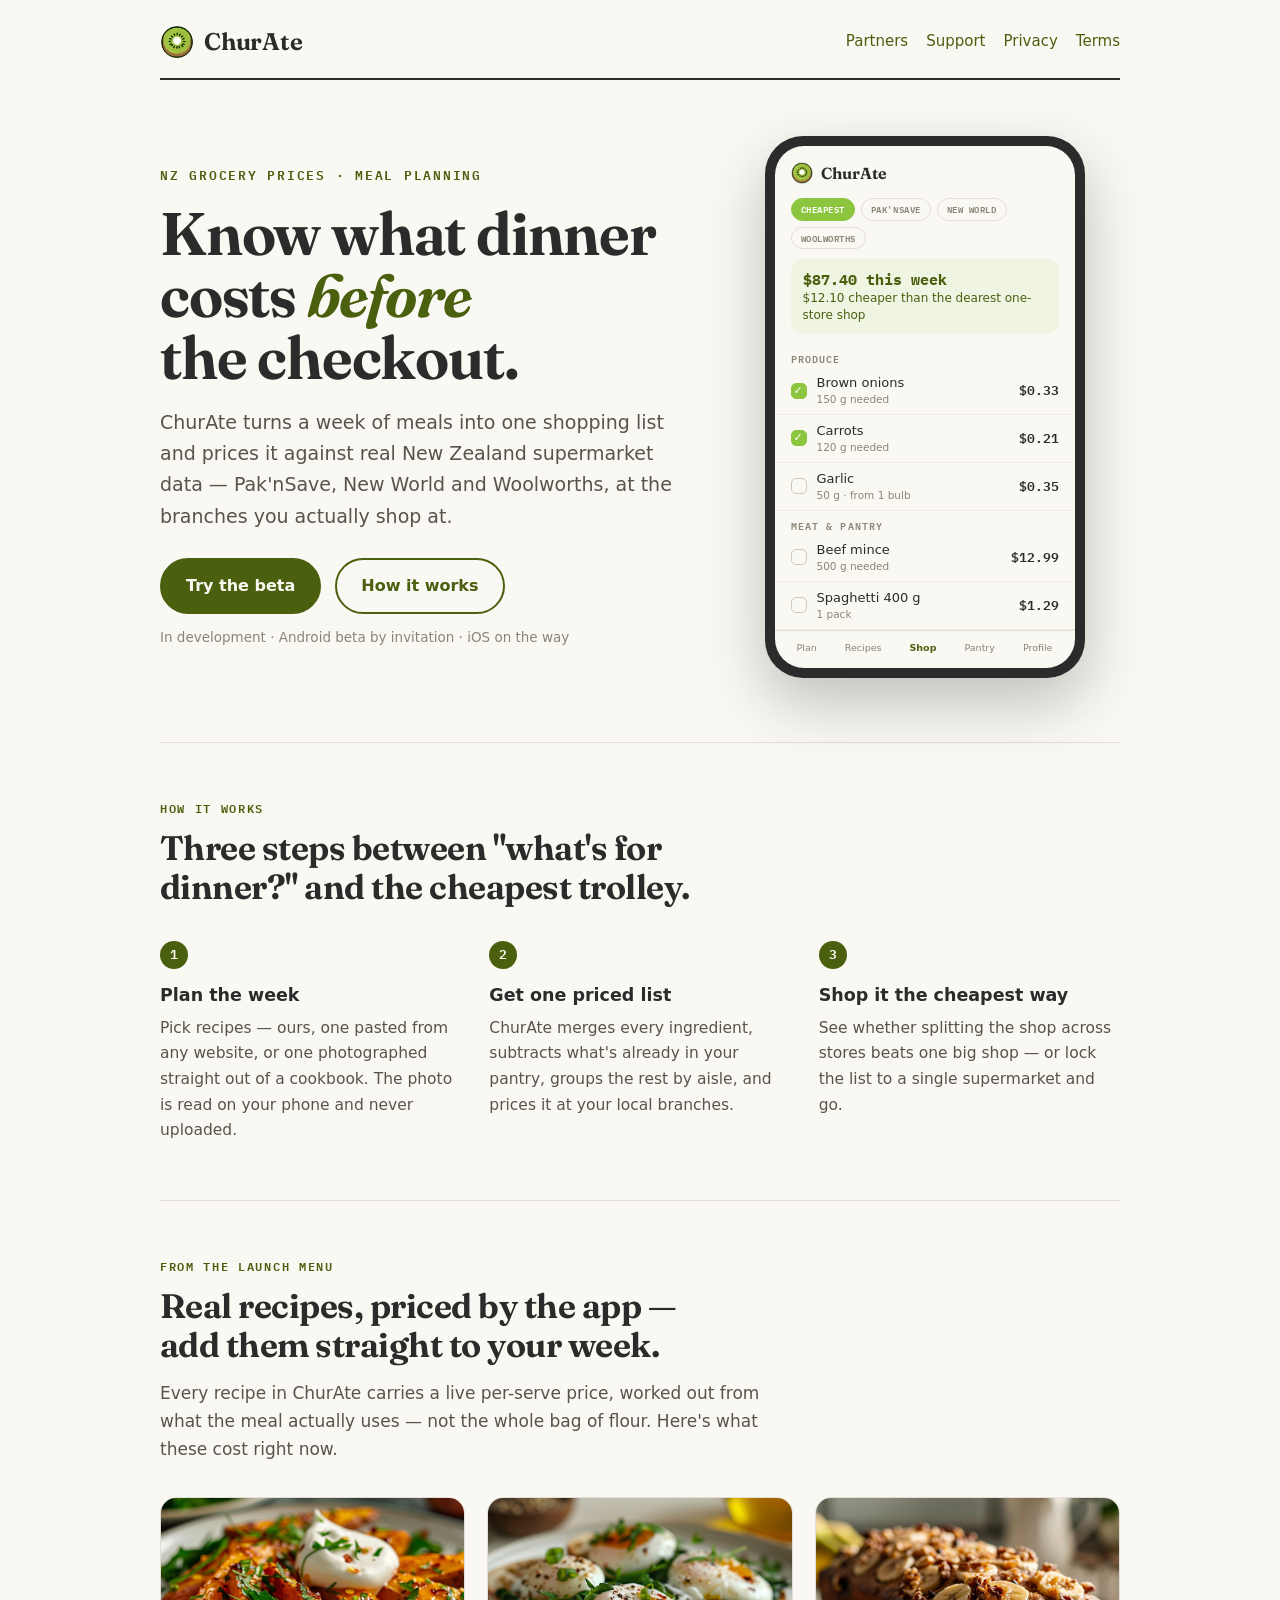
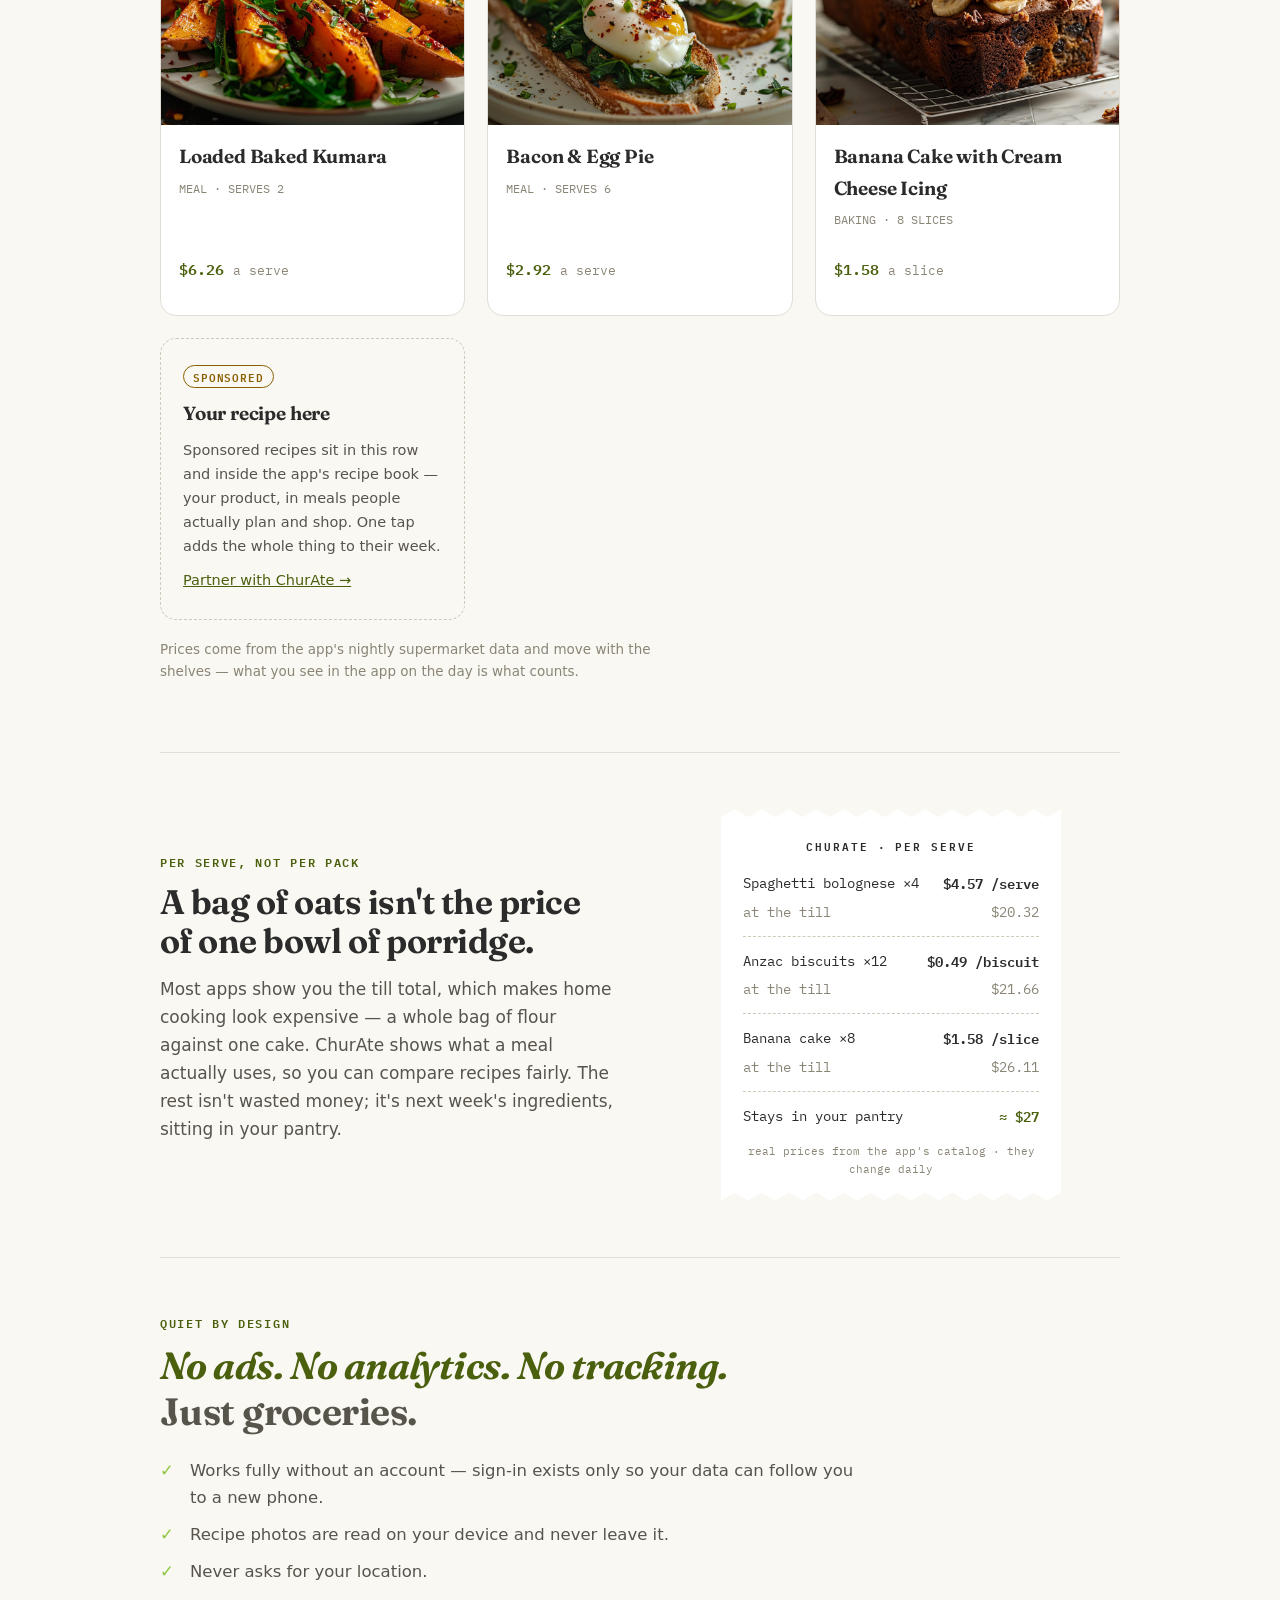
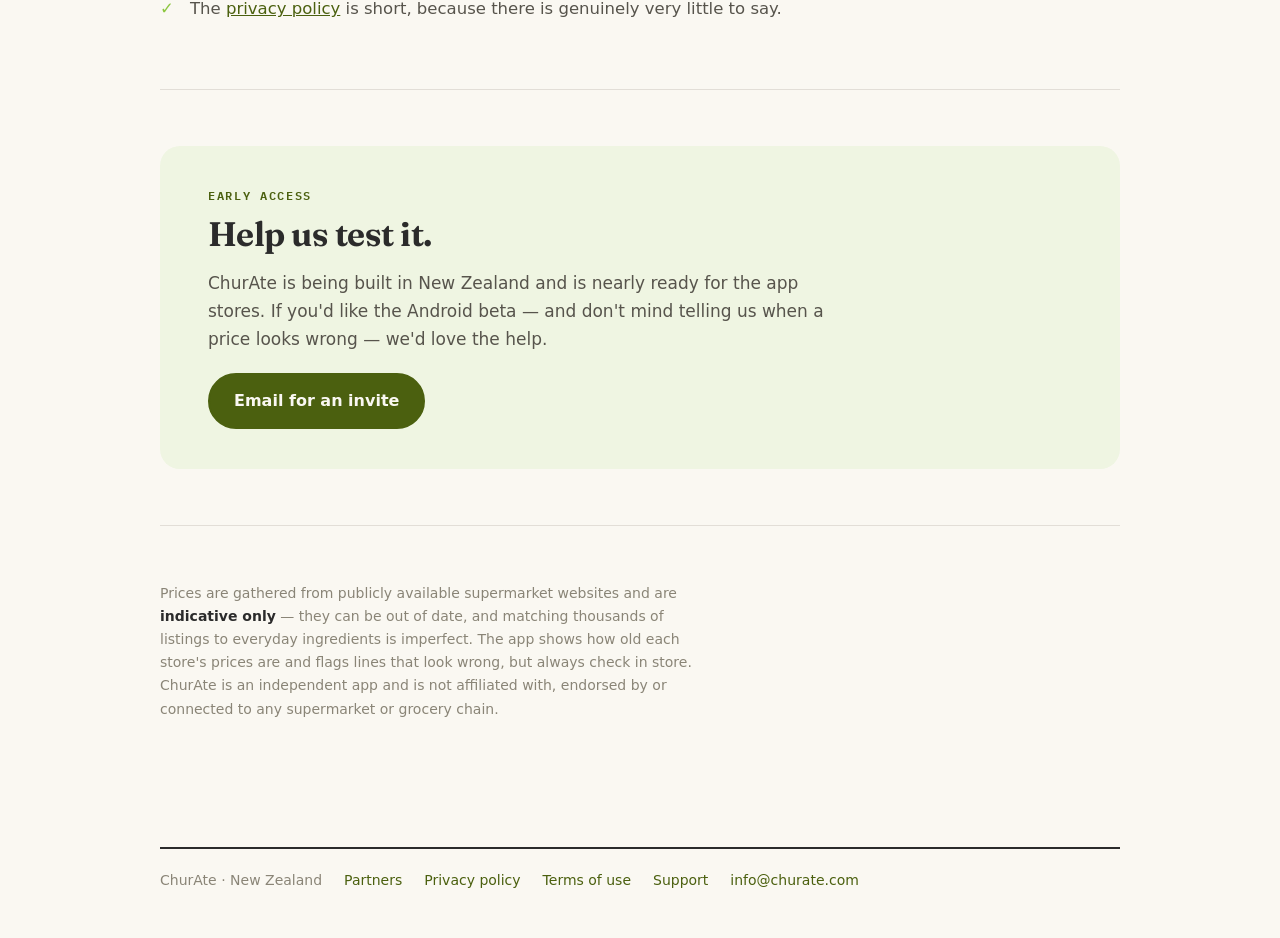
==== index.html @ 991af2fc "Landing page live, partners page, featured launch-menu recipes The coming-soon card gives way to the" ====
<!doctype html>
<html lang="en-NZ">
<head>
<meta charset="utf-8">
<meta name="viewport" content="width=device-width, initial-scale=1">
<title>ChurAte — plan meals, compare NZ grocery prices</title>
<meta name="description" content="ChurAte turns a week of meals into one shopping list, priced against real New Zealand supermarket data — so you know what dinner costs before the checkout.">
<meta property="og:title" content="ChurAte — plan the week, see what it costs">
<meta property="og:description" content="A meal planner that knows New Zealand grocery prices. No ads, no tracking, works without an account.">
<meta property="og:image" content="https://churate.com/logo.png">
<meta property="og:url" content="https://churate.com/">
<link rel="icon" type="image/png" href="logo.png">
<link rel="stylesheet" href="style.css">
</head>
<body>
<div class="wrap">

<header class="site">
  <a class="brand" href="/"><img src="logo.png" alt="" width="34" height="34"><span>ChurAte</span></a>
  <nav>
    <a href="/partners.html">Partners</a>
    <a href="/support.html">Support</a>
    <a href="/privacy.html">Privacy</a>
    <a href="/terms.html">Terms</a>
  </nav>
</header>

<!-- ================================================================ hero -->
<section class="hero">
  <div class="hero-copy">
    <p class="kicker">NZ grocery prices · meal planning</p>
    <h1>Know what dinner costs <em>before</em> the checkout.</h1>
    <p class="lede">
      ChurAte turns a week of meals into one shopping list and prices it
      against real New Zealand supermarket data — Pak'nSave, New World and
      Woolworths, at the branches you actually shop at.
    </p>
    <div class="cta-row">
      <a class="btn btn-solid" href="mailto:info@churate.com?subject=ChurAte%20beta">Try the beta</a>
      <a class="btn btn-ghost" href="#how">How it works</a>
    </div>
    <p class="cta-note">In development · Android beta by invitation · iOS on the way</p>
  </div>

  <!-- a depiction of the actual shopping list, with the app's real prices -->
  <div class="phone" role="img" aria-label="The ChurAte shopping list, showing a priced trolley split across supermarkets">
    <div class="phone-screen">
      <div class="p-appbar"><img src="logo.png" alt=""><strong>ChurAte</strong></div>
      <div class="p-tabs">
        <span class="p-tab on">CHEAPEST</span>
        <span class="p-tab">PAK'NSAVE</span>
        <span class="p-tab">NEW WORLD</span>
        <span class="p-tab">WOOLWORTHS</span>
      </div>
      <div class="p-save"><strong>$87.40 this week</strong>$12.10 cheaper than the dearest one-store shop</div>
      <div class="p-aisle">PRODUCE</div>
      <div class="p-item"><span class="p-check done"></span><span class="n">Brown onions<small>150 g needed</small></span><span class="pr">$0.33</span></div>
      <div class="p-item"><span class="p-check done"></span><span class="n">Carrots<small>120 g needed</small></span><span class="pr">$0.21</span></div>
      <div class="p-item"><span class="p-check"></span><span class="n">Garlic<small>50 g · from 1 bulb</small></span><span class="pr">$0.35</span></div>
      <div class="p-aisle">MEAT &amp; PANTRY</div>
      <div class="p-item"><span class="p-check"></span><span class="n">Beef mince<small>500 g needed</small></span><span class="pr">$12.99</span></div>
      <div class="p-item"><span class="p-check"></span><span class="n">Spaghetti 400 g<small>1 pack</small></span><span class="pr">$1.29</span></div>
      <div class="p-bottom"><span>Plan</span><span>Recipes</span><span class="on">Shop</span><span>Pantry</span><span>Profile</span></div>
    </div>
  </div>
</section>

<!-- ========================================================= how it works -->
<section class="band" id="how">
  <p class="kicker">How it works</p>
  <h2>Three steps between "what's for dinner?" and the cheapest trolley.</h2>
  <div class="steps">
    <div class="step">
      <div class="num">1</div>
      <h3>Plan the week</h3>
      <p>Pick recipes — ours, one pasted from any website, or one photographed
      straight out of a cookbook. The photo is read on your phone and never
      uploaded.</p>
    </div>
    <div class="step">
      <div class="num">2</div>
      <h3>Get one priced list</h3>
      <p>ChurAte merges every ingredient, subtracts what's already in your
      pantry, groups the rest by aisle, and prices it at your local branches.</p>
    </div>
    <div class="step">
      <div class="num">3</div>
      <h3>Shop it the cheapest way</h3>
      <p>See whether splitting the shop across stores beats one big shop —
      or lock the list to a single supermarket and go.</p>
    </div>
  </div>
</section>

<!-- ====================================================== featured menu -->
<section class="band" id="menu">
  <p class="kicker">From the launch menu</p>
  <h2>Real recipes, priced by the app — add them straight to your week.</h2>
  <p class="band-lede">
    Every recipe in ChurAte carries a live per-serve price, worked out from
    what the meal actually uses — not the whole bag of flour. Here's what
    these cost right now.
  </p>
  <div class="menu-grid">
    <div class="r-card">
      <img src="img/loaded-kumara.jpg" alt="Roasted kumara wedges with sour cream and herbs">
      <div class="r-body">
        <h3>Loaded Baked Kumara</h3>
        <p class="r-meta">MEAL · SERVES 2</p>
        <p class="r-price">$6.26 <small>a serve</small></p>
      </div>
    </div>
    <div class="r-card">
      <img src="img/bacon-egg-pie.jpg" alt="Poached eggs with spinach on toasted sourdough">
      <div class="r-body">
        <h3>Bacon &amp; Egg Pie</h3>
        <p class="r-meta">MEAL · SERVES 6</p>
        <p class="r-price">$2.92 <small>a serve</small></p>
      </div>
    </div>
    <div class="r-card">
      <img src="img/banana-cake.jpg" alt="Banana loaf cake topped with banana slices and walnuts">
      <div class="r-body">
        <h3>Banana Cake with Cream Cheese Icing</h3>
        <p class="r-meta">BAKING · 8 SLICES</p>
        <p class="r-price">$1.58 <small>a slice</small></p>
      </div>
    </div>
    <div class="r-card slot">
      <span class="sponsor-tag">Sponsored</span>
      <h3>Your recipe here</h3>
      <p>Sponsored recipes sit in this row and inside the app's recipe book —
      your product, in meals people actually plan and shop. One tap adds the
      whole thing to their week.</p>
      <p><a href="/partners.html">Partner with ChurAte →</a></p>
    </div>
  </div>
  <p class="menu-note">
    Prices come from the app's nightly supermarket data and move with the
    shelves — what you see in the app on the day is what counts.
  </p>
</section>

<!-- ============================================================ per serve -->
<section class="band">
  <div class="receipt-band">
    <div>
      <p class="kicker">Per serve, not per pack</p>
      <h2>A bag of oats isn't the price of one bowl of porridge.</h2>
      <p class="band-lede">
        Most apps show you the till total, which makes home cooking look
        expensive — a whole bag of flour against one cake. ChurAte shows what a
        meal actually uses, so you can compare recipes fairly. The rest isn't
        wasted money; it's next week's ingredients, sitting in your pantry.
      </p>
    </div>
    <div class="receipt" role="img" aria-label="A receipt comparing till price with cost per serve">
      <h4>CHURATE · PER SERVE</h4>
      <div class="r-line"><span>Spaghetti bolognese ×4</span><span class="val">$4.57 /serve</span></div>
      <div class="r-line faint"><span>at the till</span><span class="val">$20.32</span></div>
      <hr>
      <div class="r-line"><span>Anzac biscuits ×12</span><span class="val">$0.49 /biscuit</span></div>
      <div class="r-line faint"><span>at the till</span><span class="val">$21.66</span></div>
      <hr>
      <div class="r-line"><span>Banana cake ×8</span><span class="val">$1.58 /slice</span></div>
      <div class="r-line faint"><span>at the till</span><span class="val">$26.11</span></div>
      <hr>
      <div class="r-line total"><span>Stays in your pantry</span><span class="val">≈ $27</span></div>
      <p class="r-note">real prices from the app's catalog · they change daily</p>
    </div>
  </div>
</section>

<!-- ============================================================== privacy -->
<section class="band">
  <p class="kicker">Quiet by design</p>
  <p class="stance">
    <span class="no">No ads.</span> <span class="no">No analytics.</span>
    <span class="no">No tracking.</span><br>Just groceries.
  </p>
  <ul class="tick-list">
    <li>Works fully without an account — sign-in exists only so your data can follow you to a new phone.</li>
    <li>Recipe photos are read on your device and never leave it.</li>
    <li>Never asks for your location.</li>
    <li>The <a href="/privacy.html">privacy policy</a> is short, because there is genuinely very little to say.</li>
  </ul>
</section>

<!-- ================================================================= beta -->
<section class="band">
  <div class="beta">
    <p class="kicker">Early access</p>
    <h2>Help us test it.</h2>
    <p class="band-lede">
      ChurAte is being built in New Zealand and is nearly ready for the app
      stores. If you'd like the Android beta — and don't mind telling us when
      a price looks wrong — we'd love the help.
    </p>
    <div class="cta-row" style="margin-top: 20px">
      <a class="btn btn-solid" href="mailto:info@churate.com?subject=ChurAte%20beta">Email for an invite</a>
    </div>
  </div>
</section>

<!-- ============================================================ fine print -->
<section class="band">
  <p class="fine">
    Prices are gathered from publicly available supermarket websites and are
    <strong>indicative only</strong> — they can be out of date, and matching
    thousands of listings to everyday ingredients is imperfect. The app shows
    how old each store's prices are and flags lines that look wrong, but always
    check in store. ChurAte is an independent app and is not affiliated with,
    endorsed by or connected to any supermarket or grocery chain.
  </p>
</section>

<footer class="site">
  <div class="foot-row">
    <span>ChurAte · New Zealand</span>
    <a href="/partners.html">Partners</a>
    <a href="/privacy.html">Privacy policy</a>
    <a href="/terms.html">Terms of use</a>
    <a href="/support.html">Support</a>
    <a href="mailto:info@churate.com">info@churate.com</a>
  </div>
</footer>

</div>
</body>
</html>
---- style.css ----
/* ChurAte — churate.com
   One stylesheet for the landing page and the document pages (privacy, terms,
   support). The palette is the app's own, so the site and the app read as one
   product. Type: Fraunces for display, system sans for body, IBM Plex Mono for
   prices and labels — the app's subject is numbers on shelf labels, and
   tabular mono is that world's native typography. */

@import url('https://fonts.googleapis.com/css2?family=Fraunces:opsz,wght@9..144,500..700&family=IBM+Plex+Mono:wght@400;600&display=swap');

:root {
  --paper: #FAF8F2;      /* the app's background */
  --surface: #FFFFFF;
  --ink: #2B2B2B;
  --ink-soft: #57544C;
  --muted: #8A8577;
  --rule: #E2DED7;
  --rule-firm: #CFC9BB;
  --green: #4B600F;
  --green-lift: #8CC63F;
  --green-wash: #EFF5E2;
  --amber: #8A6100;

  --display: "Fraunces", Georgia, serif;
  --sans: "Segoe UI", system-ui, -apple-system, Helvetica, Arial, sans-serif;
  --mono: "IBM Plex Mono", ui-monospace, Consolas, monospace;
}

@media (prefers-color-scheme: dark) {
  :root {
    --paper: #171713;
    --surface: #1F1F1A;
    --ink: #EDEAE1;
    --ink-soft: #BDB8AB;
    --muted: #8F8A7C;
    --rule: #33322B;
    --rule-firm: #454338;
    --green: #A8CC5C;
    --green-lift: #8CC63F;
    --green-wash: #232A16;
    --amber: #D8A445;
  }
}

* { box-sizing: border-box; }

body {
  background: var(--paper);
  color: var(--ink);
  font-family: var(--sans);
  font-size: 17px;
  line-height: 1.65;
  margin: 0;
  padding: 0 20px 0;
  -webkit-font-smoothing: antialiased;
}

.wrap { max-width: 60rem; margin: 0 auto; }
.wrap-narrow { max-width: 44rem; margin: 0 auto; }

/* ------------------------------------------------------------------ header */
header.site {
  display: flex;
  align-items: center;
  gap: 18px;
  flex-wrap: wrap;
  padding: 22px 0 16px;
  border-bottom: 2px solid var(--ink);
  margin-bottom: 0;
}
header.site a.brand {
  display: flex;
  align-items: center;
  gap: 10px;
  font-family: var(--display);
  font-size: 24px;
  font-weight: 650;
  letter-spacing: -0.01em;
  color: var(--ink);
  text-decoration: none;
}
header.site a.brand img { display: block; width: 34px; height: 34px; }
header.site nav { display: flex; gap: 18px; margin-left: auto; }
header.site nav a {
  font-size: 15px;
  color: var(--green);
  text-decoration: none;
  border-bottom: 1px solid transparent;
}
header.site nav a:hover { border-bottom-color: var(--green-lift); }

/* -------------------------------------------------------------- doc pages */
main.doc { padding-bottom: 80px; }
main.doc h1 {
  font-family: var(--display);
  font-size: clamp(30px, 5vw, 40px);
  font-weight: 650;
  letter-spacing: -0.015em;
  line-height: 1.12;
  text-wrap: balance;
  margin: 34px 0 8px;
}
main.doc h2 {
  font-family: var(--display);
  font-size: 22px;
  font-weight: 600;
  margin: 38px 0 10px;
}
main.doc h3 { font-size: 17px; font-weight: 700; margin: 24px 0 6px; }

p, li { color: var(--ink-soft); }
p { margin: 0 0 14px; }
ul { margin: 0 0 14px; padding-left: 22px; }
li { margin-bottom: 7px; }
strong { color: var(--ink); font-weight: 700; }

.updated {
  font-family: var(--mono);
  font-size: 13px;
  color: var(--muted);
  margin: 0 0 30px;
}

.callout {
  border-left: 3px solid var(--green-lift);
  padding: 2px 0 2px 16px;
  margin: 0 0 20px;
}

table {
  width: 100%;
  border-collapse: collapse;
  margin: 0 0 20px;
  font-size: 15.5px;
}
th, td {
  text-align: left;
  padding: 9px 12px 9px 0;
  border-bottom: 1px solid var(--rule);
  vertical-align: top;
}
th { color: var(--ink); font-weight: 700; }

a { color: var(--green); }
a:focus-visible { outline: 2px solid var(--green-lift); outline-offset: 2px; }

/* -------------------------------------------------------------- hero ----- */
.hero {
  display: grid;
  grid-template-columns: minmax(0, 1.15fr) minmax(0, 0.85fr);
  gap: 40px;
  align-items: center;
  padding: 56px 0 64px;
}
.hero-copy .kicker {
  font-family: var(--mono);
  font-size: 12.5px;
  font-weight: 600;
  letter-spacing: 0.14em;
  text-transform: uppercase;
  color: var(--green);
  margin: 0 0 16px;
}
.hero-copy h1 {
  font-family: var(--display);
  font-size: clamp(38px, 6.5vw, 60px);
  font-weight: 650;
  letter-spacing: -0.02em;
  line-height: 1.04;
  text-wrap: balance;
  margin: 0 0 18px;
}
.hero-copy h1 em {
  font-style: italic;
  color: var(--green);
}
.hero-copy .lede {
  font-size: 19px;
  color: var(--ink-soft);
  max-width: 32em;
  margin: 0 0 26px;
}
.cta-row { display: flex; gap: 14px; flex-wrap: wrap; align-items: center; }
.btn {
  display: inline-block;
  font-weight: 700;
  font-size: 16px;
  text-decoration: none;
  padding: 13px 24px;
  border-radius: 999px;
  border: 2px solid var(--green);
}
.btn-solid { background: var(--green); color: var(--paper); }
.btn-solid:hover { background: var(--ink); border-color: var(--ink); }
.btn-ghost { color: var(--green); background: transparent; }
.btn-ghost:hover { border-color: var(--green-lift); }
.cta-note { font-size: 13.5px; color: var(--muted); margin: 12px 0 0; }

/* ----------------------------------------------------- phone mockup ------ */
/* A depiction of the app itself, so it keeps the app's light colours in both
   site themes — every colour here is explicit, none inherit the tokens. */
.phone {
  width: min(320px, 88vw);
  margin: 0 auto;
  background: #2B2B2B;
  border-radius: 38px;
  padding: 10px;
  box-shadow: 0 24px 60px rgba(43, 43, 43, 0.28);
}
.phone-screen {
  background: #FAF8F2;
  border-radius: 29px;
  overflow: hidden;
  color: #2B2B2B;
  font-size: 13px;
  line-height: 1.4;
}
.p-appbar {
  display: flex;
  align-items: center;
  gap: 8px;
  padding: 16px 16px 8px;
}
.p-appbar img { width: 22px; height: 22px; }
.p-appbar strong { font-family: var(--display); font-size: 16px; font-weight: 650; }
.p-tabs { display: flex; gap: 6px; padding: 6px 16px 10px; flex-wrap: wrap; }
.p-tab {
  font-family: var(--mono);
  font-size: 9px;
  font-weight: 600;
  letter-spacing: 0.06em;
  padding: 4px 9px;
  border-radius: 999px;
  border: 1.5px solid #E2DED7;
  color: #8A8577;
}
.p-tab.on { background: #8CC63F; border-color: #8CC63F; color: #FFFFFF; }
.p-save {
  margin: 0 16px 10px;
  background: #EFF5E2;
  border-radius: 12px;
  padding: 10px 12px;
  font-size: 12px;
  color: #4B600F;
}
.p-save strong { font-family: var(--mono); font-size: 15px; display: block; color: #4B600F; }
.p-aisle {
  font-family: var(--mono);
  font-size: 9.5px;
  font-weight: 600;
  letter-spacing: 0.12em;
  color: #8A8577;
  padding: 8px 16px 2px;
}
.p-item {
  display: flex;
  align-items: center;
  gap: 10px;
  padding: 7px 16px;
  border-bottom: 1px solid #F0EDE5;
}
.p-check {
  width: 16px; height: 16px;
  border: 1.5px solid #CFC9BB;
  border-radius: 5px;
  flex: none;
}
.p-check.done {
  background: #8CC63F;
  border-color: #8CC63F;
  position: relative;
}
.p-check.done::after {
  content: "✓";
  color: #fff;
  font-size: 11px;
  position: absolute;
  top: -1px; left: 2px;
}
.p-item .n { flex: 1; min-width: 0; }
.p-item .n small { display: block; color: #8A8577; font-size: 10.5px; }
.p-item .pr { font-family: var(--mono); font-weight: 600; font-size: 12.5px; }
.p-bottom {
  display: flex;
  justify-content: space-around;
  padding: 10px 8px 14px;
  border-top: 1px solid #E2DED7;
  font-size: 9.5px;
  color: #8A8577;
}
.p-bottom span.on { color: #4B600F; font-weight: 700; }

/* -------------------------------------------------------- sections ------- */
section.band { padding: 56px 0; border-top: 1px solid var(--rule); }
.band .kicker {
  font-family: var(--mono);
  font-size: 12px;
  font-weight: 600;
  letter-spacing: 0.14em;
  text-transform: uppercase;
  color: var(--green);
  margin: 0 0 10px;
}
.band h2 {
  font-family: var(--display);
  font-size: clamp(26px, 4vw, 34px);
  font-weight: 650;
  letter-spacing: -0.015em;
  line-height: 1.15;
  text-wrap: balance;
  margin: 0 0 14px;
}
.band > p, .band .band-lede { max-width: 38em; }

/* steps — a real sequence, so numbers carry meaning */
.steps {
  display: grid;
  grid-template-columns: repeat(auto-fit, minmax(230px, 1fr));
  gap: 28px;
  margin-top: 34px;
}
.step .num {
  font-family: var(--mono);
  font-size: 13px;
  font-weight: 600;
  color: var(--paper);
  background: var(--green);
  width: 28px; height: 28px;
  border-radius: 999px;
  display: flex;
  align-items: center;
  justify-content: center;
  margin-bottom: 12px;
}
.step h3 { font-size: 17.5px; font-weight: 700; margin: 0 0 6px; }
.step p { font-size: 15.5px; margin: 0; }

/* receipt — per-serve pricing told in the till's own vernacular */
.receipt-band {
  display: grid;
  grid-template-columns: minmax(0, 1fr) minmax(0, 1fr);
  gap: 44px;
  align-items: center;
}
.receipt {
  background: #FFFFFF;
  color: #2B2B2B;
  font-family: var(--mono);
  font-size: 13.5px;
  max-width: 340px;
  margin: 0 auto;
  padding: 22px 22px 18px;
  box-shadow: 0 16px 44px rgba(43, 43, 43, 0.16);
  /* torn-edge top and bottom */
  --tooth: 12px;
  clip-path: polygon(0 8px, 4% 0, 8% 8px, 12% 0, 16% 8px, 20% 0, 24% 8px, 28% 0,
    32% 8px, 36% 0, 40% 8px, 44% 0, 48% 8px, 52% 0, 56% 8px, 60% 0, 64% 8px,
    68% 0, 72% 8px, 76% 0, 80% 8px, 84% 0, 88% 8px, 92% 0, 96% 8px, 100% 0,
    100% calc(100% - 8px), 96% 100%, 92% calc(100% - 8px), 88% 100%,
    84% calc(100% - 8px), 80% 100%, 76% calc(100% - 8px), 72% 100%,
    68% calc(100% - 8px), 64% 100%, 60% calc(100% - 8px), 56% 100%,
    52% calc(100% - 8px), 48% 100%, 44% calc(100% - 8px), 40% 100%,
    36% calc(100% - 8px), 32% 100%, 28% calc(100% - 8px), 24% 100%,
    20% calc(100% - 8px), 16% 100%, 12% calc(100% - 8px), 8% 100%,
    4% calc(100% - 8px), 0 100%);
}
.receipt h4 {
  text-align: center;
  font-size: 11px;
  font-weight: 600;
  letter-spacing: 0.18em;
  margin: 6px 0 14px;
}
.receipt .r-line {
  display: flex;
  justify-content: space-between;
  gap: 10px;
  padding: 3px 0;
}
.receipt .r-line .val { font-weight: 600; white-space: nowrap; }
.receipt .r-line.total .val { color: #4B600F; }
.receipt .r-line.faint, .receipt .r-line.faint .val { color: #8A8577; font-weight: 400; }
.receipt hr {
  border: none;
  border-top: 1.5px dashed #CFC9BB;
  margin: 10px 0;
}
.receipt .r-note {
  text-align: center;
  font-size: 11px;
  color: #8A8577;
  margin: 12px 0 4px;
}

/* privacy stance */
.stance {
  font-family: var(--display);
  font-size: clamp(26px, 4.6vw, 38px);
  font-weight: 650;
  letter-spacing: -0.015em;
  line-height: 1.2;
  margin: 0 0 16px;
  text-wrap: balance;
}
.stance .no { color: var(--green); font-style: italic; }
.tick-list { list-style: none; padding: 0; margin: 22px 0 0; max-width: 42em; }
.tick-list li {
  padding-left: 30px;
  position: relative;
  margin-bottom: 10px;
  font-size: 16.5px;
}
.tick-list li::before {
  content: "✓";
  position: absolute;
  left: 0; top: 0;
  color: var(--green-lift);
  font-weight: 700;
}

/* beta */
.beta {
  background: var(--green-wash);
  border-radius: 20px;
  padding: 40px clamp(22px, 5vw, 48px);
  margin: 0;
}
.beta h2 { margin-top: 0; }

/* fine print + footer */
.fine {
  font-size: 14px;
  color: var(--muted);
  max-width: 46em;
}
footer.site {
  border-top: 2px solid var(--ink);
  margin-top: 56px;
  padding: 20px 0 46px;
  font-size: 14px;
  color: var(--muted);
}
footer.site .foot-row {
  display: flex;
  gap: 8px 22px;
  flex-wrap: wrap;
  align-items: center;
}
footer.site a { color: var(--green); text-decoration: none; }
footer.site a:hover { text-decoration: underline; }

/* ------------------------------------------------- featured recipe cards - */
.menu-grid {
  display: grid;
  grid-template-columns: repeat(auto-fit, minmax(240px, 1fr));
  gap: 22px;
  margin-top: 34px;
}
.r-card {
  background: var(--surface);
  border: 1px solid var(--rule);
  border-radius: 16px;
  overflow: hidden;
  display: flex;
  flex-direction: column;
}
.r-card img { width: 100%; aspect-ratio: 4 / 3; object-fit: cover; display: block; }
.r-card .r-body { padding: 16px 18px 18px; display: flex; flex-direction: column; gap: 6px; flex: 1; }
.r-card h3 { font-family: var(--display); font-size: 19px; font-weight: 650; margin: 0; letter-spacing: -0.01em; }
.r-card .r-meta { font-family: var(--mono); font-size: 12px; color: var(--muted); }
.r-card .r-price { font-family: var(--mono); font-weight: 600; font-size: 15px; color: var(--green); margin-top: auto; padding-top: 8px; }
.r-card .r-price small { color: var(--muted); font-weight: 400; }
.sponsor-tag {
  align-self: flex-start;
  font-family: var(--mono);
  font-size: 10.5px;
  font-weight: 600;
  letter-spacing: 0.08em;
  text-transform: uppercase;
  color: var(--amber);
  border: 1px solid currentColor;
  border-radius: 999px;
  padding: 2px 9px;
}
/* the open slot that markets sponsorship without faking a sponsor */
.r-card.slot {
  border-style: dashed;
  border-color: var(--rule-firm);
  background: transparent;
  align-items: flex-start;
  justify-content: center;
  padding: 26px 22px;
  gap: 10px;
}
.r-card.slot h3 { color: var(--ink); }
.r-card.slot p { font-size: 14.5px; margin: 0; }
.menu-note { font-size: 13.5px; color: var(--muted); margin-top: 18px; max-width: 46em; }

/* --------------------------------------------------- partners page ------- */
/* trolley proof: a depiction of the app's cheapest-trip screen — explicit
   light colours in both site themes, like .phone above */
.trolley-proof {
  background: #FAF8F2;
  border: 1px solid #E2DED7;
  border-radius: 18px;
  padding: 20px;
  max-width: 400px;
  margin: 0 auto;
  color: #2B2B2B;
  box-shadow: 0 18px 48px rgba(43, 43, 43, 0.16);
}
.trolley-proof .t-cap {
  font-family: var(--mono);
  font-size: 10.5px;
  font-weight: 600;
  letter-spacing: 0.12em;
  text-transform: uppercase;
  color: #8A8577;
  margin: 0 0 12px;
}
.t-group {
  background: #FFFFFF;
  border: 1px solid #E2DED7;
  border-radius: 12px;
  padding: 10px 14px;
  margin-bottom: 8px;
  font-size: 14px;
}
.t-group .t-row { display: flex; justify-content: space-between; gap: 10px; font-weight: 700; }
.t-group .t-row .t-amt { font-family: var(--mono); font-weight: 600; color: #57544C; }
.t-group .t-row small { font-weight: 400; color: #8A8577; }
.t-group.win { border: 2px solid #8CC63F; }
.t-group.win .t-row, .t-group.win .t-row .t-amt { color: #4B600F; }
.t-line {
  display: flex;
  justify-content: space-between;
  gap: 10px;
  border-top: 1px dashed #E2DED7;
  margin-top: 8px;
  padding-top: 8px;
  font-size: 13px;
  font-weight: 400;
}
.t-line small { display: block; color: #8A8577; }
.t-line .t-pr { font-family: var(--mono); font-weight: 600; color: #4B600F; white-space: nowrap; }

.split { display: grid; grid-template-columns: minmax(0, 1fr) minmax(0, 1fr); gap: 44px; align-items: center; }
@media (max-width: 820px) { .split { grid-template-columns: 1fr; gap: 36px; } }

.pledge-grid {
  display: grid;
  grid-template-columns: repeat(auto-fit, minmax(220px, 1fr));
  gap: 18px 28px;
  margin-top: 26px;
}
.pledge-grid p { margin: 0; font-size: 15px; }
.pledge-grid strong { display: block; color: var(--green); margin-bottom: 3px; }

/* -------------------------------------------------------- responsive ----- */
@media (max-width: 820px) {
  .hero { grid-template-columns: 1fr; gap: 44px; padding: 40px 0 48px; }
  .phone { order: 2; }
  .receipt-band { grid-template-columns: 1fr; gap: 36px; }
}

@media (prefers-reduced-motion: no-preference) {
  .hero-copy, .phone { animation: rise 0.6s ease-out both; }
  .phone { animation-delay: 0.12s; }
  @keyframes rise {
    from { opacity: 0; transform: translateY(14px); }
    to { opacity: 1; transform: none; }
  }
}
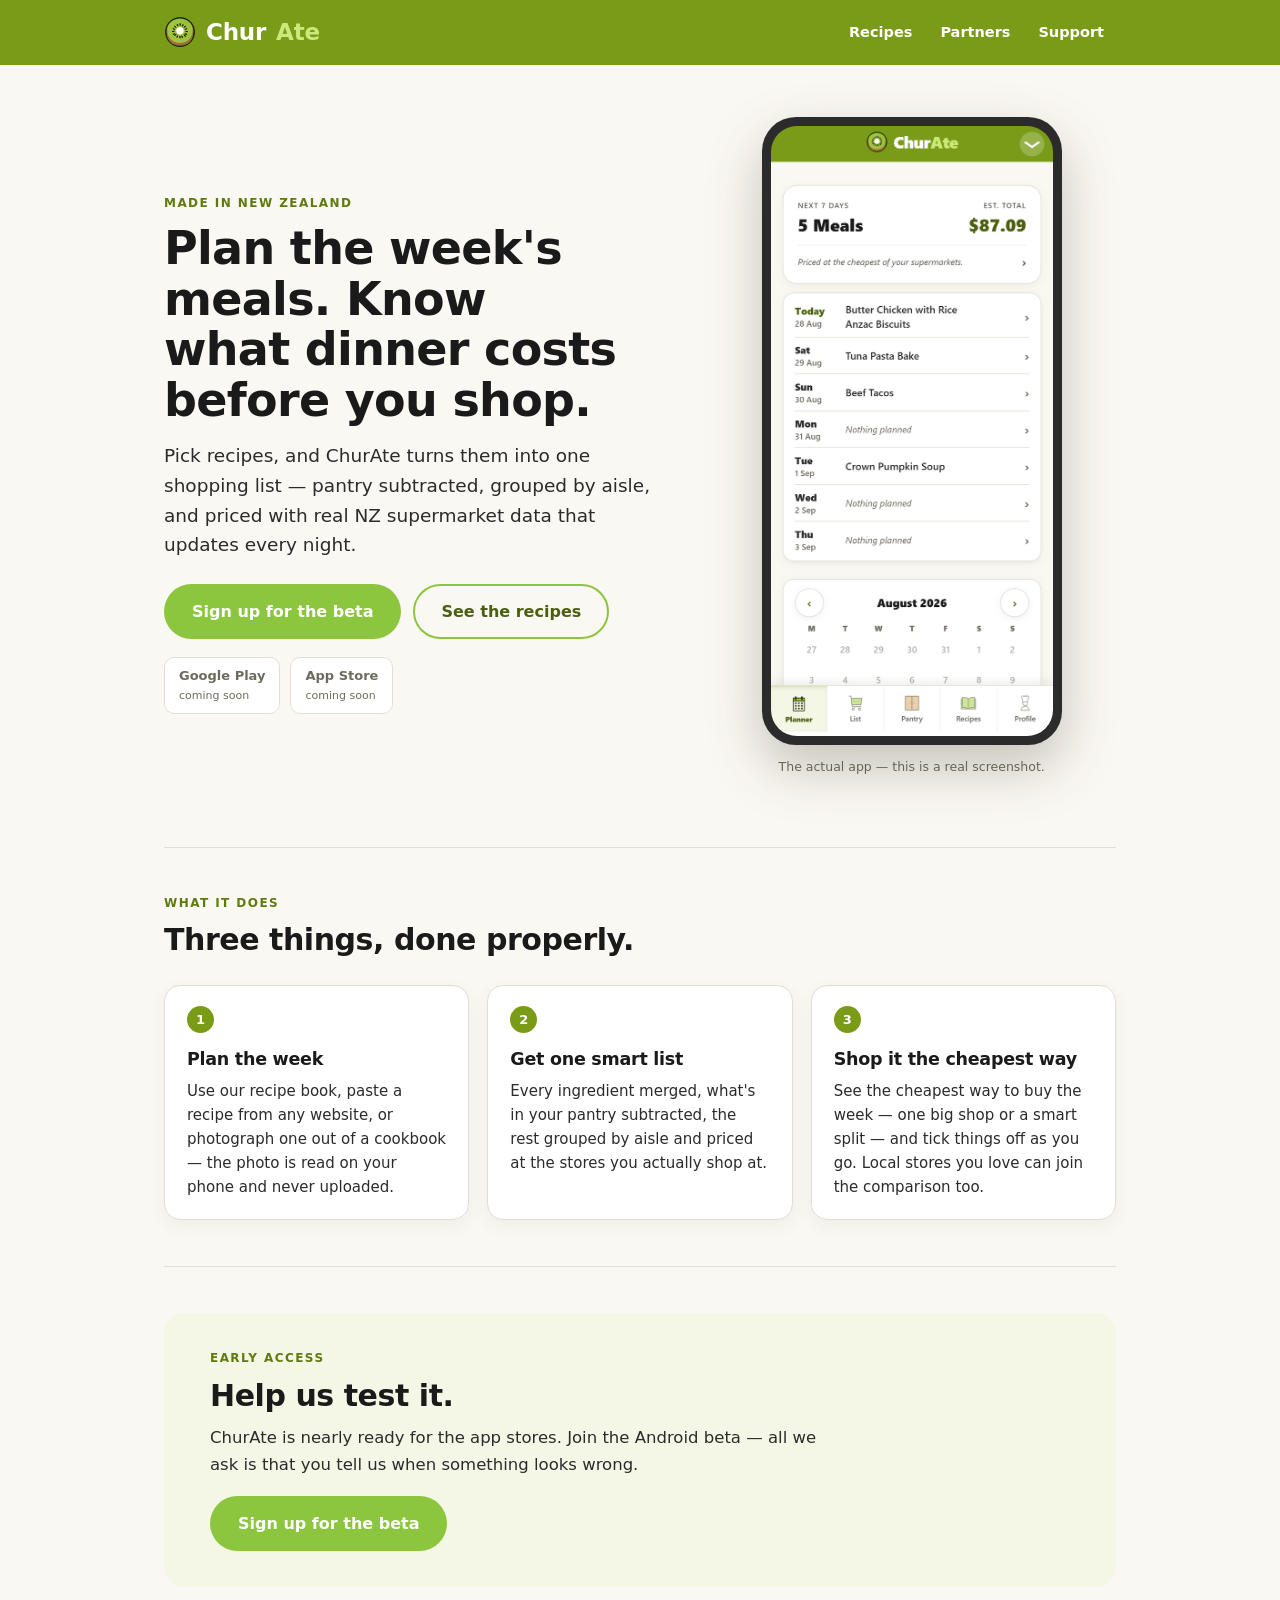
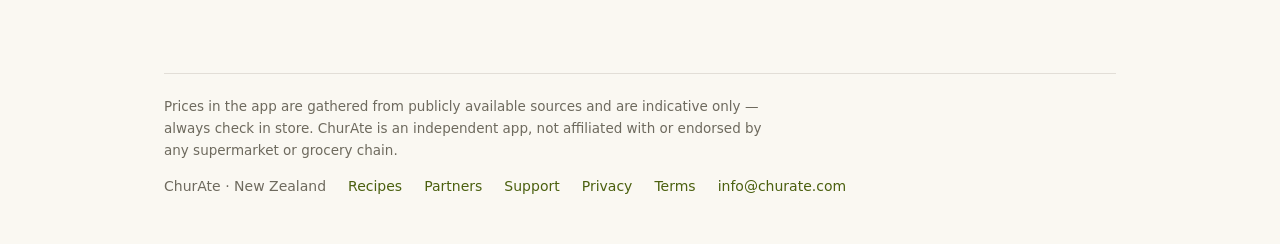
==== commit 758fa9ec: "On-brand redesign: app skin, real screenshot, tidy front page The site now wears the app's exact tok" ====
--- a/index.html
+++ b/index.html
@@ -3,8 +3,8 @@
 <head>
 <meta charset="utf-8">
 <meta name="viewport" content="width=device-width, initial-scale=1">
-<title>ChurAte — plan meals, compare NZ grocery prices</title>
-<meta name="description" content="ChurAte turns a week of meals into one shopping list, priced against real New Zealand supermarket data — so you know what dinner costs before the checkout.">
+<title>ChurAte — plan meals, know what dinner costs</title>
+<meta name="description" content="ChurAte turns a week of meals into one shopping list, priced with real New Zealand supermarket data — so you know what dinner costs before you shop.">
 <meta property="og:title" content="ChurAte — plan the week, see what it costs">
 <meta property="og:description" content="A meal planner that knows New Zealand grocery prices. No ads, no tracking, works without an account.">
 <meta property="og:image" content="https://churate.com/logo.png">
@@ -13,214 +13,104 @@
 <link rel="stylesheet" href="style.css">
 </head>
 <body>
+
+<header class="masthead">
+  <div class="bar">
+    <a class="brand" href="/"><img src="logo.png" alt="">Chur<span class="ate">Ate</span></a>
+    <nav>
+      <a href="/recipes.html">Recipes</a>
+      <a href="/partners.html">Partners</a>
+      <a href="/support.html">Support</a>
+    </nav>
+  </div>
+</header>
+
 <div class="wrap">
 
-<header class="site">
-  <a class="brand" href="/"><img src="logo.png" alt="" width="34" height="34"><span>ChurAte</span></a>
-  <nav>
+<!-- ================================================================ hero -->
+<section class="hero">
+  <div>
+    <p class="kicker">Made in New Zealand</p>
+    <h1>Plan the week's meals. Know what dinner costs before you shop.</h1>
+    <p class="lede">
+      Pick recipes, and ChurAte turns them into one shopping list — pantry
+      subtracted, grouped by aisle, and priced with real NZ supermarket data
+      that updates every night.
+    </p>
+    <div class="cta-row">
+      <a class="btn btn-solid" href="/beta.html">Sign up for the beta</a>
+      <a class="btn btn-ghost" href="/recipes.html">See the recipes</a>
+    </div>
+    <!-- launch day: replace these two chips with the official Google Play /
+         App Store badge links — they stay first under the CTA on purpose -->
+    <div class="store-badges">
+      <span class="store-badge">Google Play<small>coming soon</small></span>
+      <span class="store-badge">App Store<small>coming soon</small></span>
+    </div>
+  </div>
+
+  <div>
+    <div class="shot"><img src="img/app-planner.png" alt="The ChurAte planner: a week of meals with an estimated total, in the app itself"></div>
+    <p class="shot-caption">The actual app — this is a real screenshot.</p>
+  </div>
+</section>
+
+<!-- ======================================================== what it does -->
+<section class="band">
+  <p class="kicker">What it does</p>
+  <h2>Three things, done properly.</h2>
+  <div class="card-grid">
+    <div class="card">
+      <div class="num">1</div>
+      <h3>Plan the week</h3>
+      <p>Use our recipe book, paste a recipe from any website, or photograph
+      one out of a cookbook — the photo is read on your phone and never
+      uploaded.</p>
+    </div>
+    <div class="card">
+      <div class="num">2</div>
+      <h3>Get one smart list</h3>
+      <p>Every ingredient merged, what's in your pantry subtracted, the rest
+      grouped by aisle and priced at the stores you actually shop at.</p>
+    </div>
+    <div class="card">
+      <div class="num">3</div>
+      <h3>Shop it the cheapest way</h3>
+      <p>See the cheapest way to buy the week — one big shop or a smart
+      split — and tick things off as you go. Local stores you love can
+      join the comparison too.</p>
+    </div>
+  </div>
+</section>
+
+<!-- ================================================================ beta -->
+<section class="band">
+  <div class="wash">
+    <p class="kicker">Early access</p>
+    <h2>Help us test it.</h2>
+    <p class="band-lede">
+      ChurAte is nearly ready for the app stores. Join the Android beta —
+      all we ask is that you tell us when something looks wrong.
+    </p>
+    <div class="cta-row" style="margin-top: 18px">
+      <a class="btn btn-solid" href="/beta.html">Sign up for the beta</a>
+    </div>
+  </div>
+</section>
+
+<footer class="site">
+  <p class="fine">
+    Prices in the app are gathered from publicly available sources and are
+    indicative only — always check in store. ChurAte is an independent app,
+    not affiliated with or endorsed by any supermarket or grocery chain.
+  </p>
+  <div class="foot-row">
+    <span>ChurAte · New Zealand</span>
+    <a href="/recipes.html">Recipes</a>
     <a href="/partners.html">Partners</a>
     <a href="/support.html">Support</a>
     <a href="/privacy.html">Privacy</a>
     <a href="/terms.html">Terms</a>
-  </nav>
-</header>
-
-<!-- ================================================================ hero -->
-<section class="hero">
-  <div class="hero-copy">
-    <p class="kicker">NZ grocery prices · meal planning</p>
-    <h1>Know what dinner costs <em>before</em> the checkout.</h1>
-    <p class="lede">
-      ChurAte turns a week of meals into one shopping list and prices it
-      against real New Zealand supermarket data — Pak'nSave, New World and
-      Woolworths, at the branches you actually shop at.
-    </p>
-    <div class="cta-row">
-      <a class="btn btn-solid" href="mailto:info@churate.com?subject=ChurAte%20beta">Try the beta</a>
-      <a class="btn btn-ghost" href="#how">How it works</a>
-    </div>
-    <p class="cta-note">In development · Android beta by invitation · iOS on the way</p>
-  </div>
-
-  <!-- a depiction of the actual shopping list, with the app's real prices -->
-  <div class="phone" role="img" aria-label="The ChurAte shopping list, showing a priced trolley split across supermarkets">
-    <div class="phone-screen">
-      <div class="p-appbar"><img src="logo.png" alt=""><strong>ChurAte</strong></div>
-      <div class="p-tabs">
-        <span class="p-tab on">CHEAPEST</span>
-        <span class="p-tab">PAK'NSAVE</span>
-        <span class="p-tab">NEW WORLD</span>
-        <span class="p-tab">WOOLWORTHS</span>
-      </div>
-      <div class="p-save"><strong>$87.40 this week</strong>$12.10 cheaper than the dearest one-store shop</div>
-      <div class="p-aisle">PRODUCE</div>
-      <div class="p-item"><span class="p-check done"></span><span class="n">Brown onions<small>150 g needed</small></span><span class="pr">$0.33</span></div>
-      <div class="p-item"><span class="p-check done"></span><span class="n">Carrots<small>120 g needed</small></span><span class="pr">$0.21</span></div>
-      <div class="p-item"><span class="p-check"></span><span class="n">Garlic<small>50 g · from 1 bulb</small></span><span class="pr">$0.35</span></div>
-      <div class="p-aisle">MEAT &amp; PANTRY</div>
-      <div class="p-item"><span class="p-check"></span><span class="n">Beef mince<small>500 g needed</small></span><span class="pr">$12.99</span></div>
-      <div class="p-item"><span class="p-check"></span><span class="n">Spaghetti 400 g<small>1 pack</small></span><span class="pr">$1.29</span></div>
-      <div class="p-bottom"><span>Plan</span><span>Recipes</span><span class="on">Shop</span><span>Pantry</span><span>Profile</span></div>
-    </div>
-  </div>
-</section>
-
-<!-- ========================================================= how it works -->
-<section class="band" id="how">
-  <p class="kicker">How it works</p>
-  <h2>Three steps between "what's for dinner?" and the cheapest trolley.</h2>
-  <div class="steps">
-    <div class="step">
-      <div class="num">1</div>
-      <h3>Plan the week</h3>
-      <p>Pick recipes — ours, one pasted from any website, or one photographed
-      straight out of a cookbook. The photo is read on your phone and never
-      uploaded.</p>
-    </div>
-    <div class="step">
-      <div class="num">2</div>
-      <h3>Get one priced list</h3>
-      <p>ChurAte merges every ingredient, subtracts what's already in your
-      pantry, groups the rest by aisle, and prices it at your local branches.</p>
-    </div>
-    <div class="step">
-      <div class="num">3</div>
-      <h3>Shop it the cheapest way</h3>
-      <p>See whether splitting the shop across stores beats one big shop —
-      or lock the list to a single supermarket and go.</p>
-    </div>
-  </div>
-</section>
-
-<!-- ====================================================== featured menu -->
-<section class="band" id="menu">
-  <p class="kicker">From the launch menu</p>
-  <h2>Real recipes, priced by the app — add them straight to your week.</h2>
-  <p class="band-lede">
-    Every recipe in ChurAte carries a live per-serve price, worked out from
-    what the meal actually uses — not the whole bag of flour. Here's what
-    these cost right now.
-  </p>
-  <div class="menu-grid">
-    <div class="r-card">
-      <img src="img/loaded-kumara.jpg" alt="Roasted kumara wedges with sour cream and herbs">
-      <div class="r-body">
-        <h3>Loaded Baked Kumara</h3>
-        <p class="r-meta">MEAL · SERVES 2</p>
-        <p class="r-price">$6.26 <small>a serve</small></p>
-      </div>
-    </div>
-    <div class="r-card">
-      <img src="img/bacon-egg-pie.jpg" alt="Poached eggs with spinach on toasted sourdough">
-      <div class="r-body">
-        <h3>Bacon &amp; Egg Pie</h3>
-        <p class="r-meta">MEAL · SERVES 6</p>
-        <p class="r-price">$2.92 <small>a serve</small></p>
-      </div>
-    </div>
-    <div class="r-card">
-      <img src="img/banana-cake.jpg" alt="Banana loaf cake topped with banana slices and walnuts">
-      <div class="r-body">
-        <h3>Banana Cake with Cream Cheese Icing</h3>
-        <p class="r-meta">BAKING · 8 SLICES</p>
-        <p class="r-price">$1.58 <small>a slice</small></p>
-      </div>
-    </div>
-    <div class="r-card slot">
-      <span class="sponsor-tag">Sponsored</span>
-      <h3>Your recipe here</h3>
-      <p>Sponsored recipes sit in this row and inside the app's recipe book —
-      your product, in meals people actually plan and shop. One tap adds the
-      whole thing to their week.</p>
-      <p><a href="/partners.html">Partner with ChurAte →</a></p>
-    </div>
-  </div>
-  <p class="menu-note">
-    Prices come from the app's nightly supermarket data and move with the
-    shelves — what you see in the app on the day is what counts.
-  </p>
-</section>
-
-<!-- ============================================================ per serve -->
-<section class="band">
-  <div class="receipt-band">
-    <div>
-      <p class="kicker">Per serve, not per pack</p>
-      <h2>A bag of oats isn't the price of one bowl of porridge.</h2>
-      <p class="band-lede">
-        Most apps show you the till total, which makes home cooking look
-        expensive — a whole bag of flour against one cake. ChurAte shows what a
-        meal actually uses, so you can compare recipes fairly. The rest isn't
-        wasted money; it's next week's ingredients, sitting in your pantry.
-      </p>
-    </div>
-    <div class="receipt" role="img" aria-label="A receipt comparing till price with cost per serve">
-      <h4>CHURATE · PER SERVE</h4>
-      <div class="r-line"><span>Spaghetti bolognese ×4</span><span class="val">$4.57 /serve</span></div>
-      <div class="r-line faint"><span>at the till</span><span class="val">$20.32</span></div>
-      <hr>
-      <div class="r-line"><span>Anzac biscuits ×12</span><span class="val">$0.49 /biscuit</span></div>
-      <div class="r-line faint"><span>at the till</span><span class="val">$21.66</span></div>
-      <hr>
-      <div class="r-line"><span>Banana cake ×8</span><span class="val">$1.58 /slice</span></div>
-      <div class="r-line faint"><span>at the till</span><span class="val">$26.11</span></div>
-      <hr>
-      <div class="r-line total"><span>Stays in your pantry</span><span class="val">≈ $27</span></div>
-      <p class="r-note">real prices from the app's catalog · they change daily</p>
-    </div>
-  </div>
-</section>
-
-<!-- ============================================================== privacy -->
-<section class="band">
-  <p class="kicker">Quiet by design</p>
-  <p class="stance">
-    <span class="no">No ads.</span> <span class="no">No analytics.</span>
-    <span class="no">No tracking.</span><br>Just groceries.
-  </p>
-  <ul class="tick-list">
-    <li>Works fully without an account — sign-in exists only so your data can follow you to a new phone.</li>
-    <li>Recipe photos are read on your device and never leave it.</li>
-    <li>Never asks for your location.</li>
-    <li>The <a href="/privacy.html">privacy policy</a> is short, because there is genuinely very little to say.</li>
-  </ul>
-</section>
-
-<!-- ================================================================= beta -->
-<section class="band">
-  <div class="beta">
-    <p class="kicker">Early access</p>
-    <h2>Help us test it.</h2>
-    <p class="band-lede">
-      ChurAte is being built in New Zealand and is nearly ready for the app
-      stores. If you'd like the Android beta — and don't mind telling us when
-      a price looks wrong — we'd love the help.
-    </p>
-    <div class="cta-row" style="margin-top: 20px">
-      <a class="btn btn-solid" href="mailto:info@churate.com?subject=ChurAte%20beta">Email for an invite</a>
-    </div>
-  </div>
-</section>
-
-<!-- ============================================================ fine print -->
-<section class="band">
-  <p class="fine">
-    Prices are gathered from publicly available supermarket websites and are
-    <strong>indicative only</strong> — they can be out of date, and matching
-    thousands of listings to everyday ingredients is imperfect. The app shows
-    how old each store's prices are and flags lines that look wrong, but always
-    check in store. ChurAte is an independent app and is not affiliated with,
-    endorsed by or connected to any supermarket or grocery chain.
-  </p>
-</section>
-
-<footer class="site">
-  <div class="foot-row">
-    <span>ChurAte · New Zealand</span>
-    <a href="/partners.html">Partners</a>
-    <a href="/privacy.html">Privacy policy</a>
-    <a href="/terms.html">Terms of use</a>
-    <a href="/support.html">Support</a>
     <a href="mailto:info@churate.com">info@churate.com</a>
   </div>
 </footer>
--- a/style.css
+++ b/style.css
@@ -1,572 +1,324 @@
 /* ChurAte — churate.com
-   One stylesheet for the landing page and the document pages (privacy, terms,
-   support). The palette is the app's own, so the site and the app read as one
-   product. Type: Fraunces for display, system sans for body, IBM Plex Mono for
-   prices and labels — the app's subject is numbers on shelf labels, and
-   tabular mono is that world's native typography. */
-
-@import url('https://fonts.googleapis.com/css2?family=Fraunces:opsz,wght@9..144,500..700&family=IBM+Plex+Mono:wght@400;600&display=swap');
+   The site wears the app's exact skin: same tokens (theme.ts), same system
+   sans, same green masthead, light-only because the app is light-only.
+   Every colour below is a token from the app, not a web-only invention. */
 
 :root {
-  --paper: #FAF8F2;      /* the app's background */
-  --surface: #FFFFFF;
-  --ink: #2B2B2B;
-  --ink-soft: #57544C;
-  --muted: #8A8577;
-  --rule: #E2DED7;
-  --rule-firm: #CFC9BB;
-  --green: #4B600F;
-  --green-lift: #8CC63F;
-  --green-wash: #EFF5E2;
-  --amber: #8A6100;
-
-  --display: "Fraunces", Georgia, serif;
-  --sans: "Segoe UI", system-ui, -apple-system, Helvetica, Arial, sans-serif;
-  --mono: "IBM Plex Mono", ui-monospace, Consolas, monospace;
-}
-
-@media (prefers-color-scheme: dark) {
-  :root {
-    --paper: #171713;
-    --surface: #1F1F1A;
-    --ink: #EDEAE1;
-    --ink-soft: #BDB8AB;
-    --muted: #8F8A7C;
-    --rule: #33322B;
-    --rule-firm: #454338;
-    --green: #A8CC5C;
-    --green-lift: #8CC63F;
-    --green-wash: #232A16;
-    --amber: #D8A445;
-  }
+  --flesh: #7A9B18;        /* primary green — the app's header */
+  --flesh-dark: #5F7A0F;
+  --flesh-light: #EAF0D4;
+  --lime: #CDE87A;         /* wordmark "Ate" */
+  --charcoal: #2B2B2B;
+  --pip: #1A1A1A;
+  --cream: #FAF8F2;
+  --card: #FFFFFF;
+  --line: #E2DED7;
+  --muted: #6E6A5E;
+  --green-wash: #F4F7E6;
+  --warn: #8A6100;
+  --brand: #8CC63F;        /* CTA green — solid buttons, like the app */
+  --brand-dark: #4B600F;
+  --sans: "Segoe UI", Roboto, system-ui, -apple-system, Helvetica, Arial, sans-serif;
 }
 
 * { box-sizing: border-box; }
 
+html { background: var(--cream); }
 body {
-  background: var(--paper);
-  color: var(--ink);
+  background: var(--cream);
+  color: var(--charcoal);
   font-family: var(--sans);
-  font-size: 17px;
-  line-height: 1.65;
+  font-size: 16.5px;
+  line-height: 1.6;
   margin: 0;
-  padding: 0 20px 0;
   -webkit-font-smoothing: antialiased;
 }
 
-.wrap { max-width: 60rem; margin: 0 auto; }
-.wrap-narrow { max-width: 44rem; margin: 0 auto; }
-
-/* ------------------------------------------------------------------ header */
-header.site {
+.wrap { max-width: 62rem; margin: 0 auto; padding: 0 20px; }
+.wrap-narrow { max-width: 44rem; margin: 0 auto; padding: 0 20px; }
+
+/* ------------------------------------------------ masthead (the app's) --- */
+.masthead { background: var(--flesh); }
+.masthead .bar {
+  max-width: 62rem;
+  margin: 0 auto;
+  padding: 14px 20px;
   display: flex;
   align-items: center;
   gap: 18px;
   flex-wrap: wrap;
-  padding: 22px 0 16px;
-  border-bottom: 2px solid var(--ink);
-  margin-bottom: 0;
-}
-header.site a.brand {
+}
+.masthead a.brand {
   display: flex;
   align-items: center;
   gap: 10px;
-  font-family: var(--display);
-  font-size: 24px;
-  font-weight: 650;
+  font-size: 23px;
+  font-weight: 800;
   letter-spacing: -0.01em;
-  color: var(--ink);
+  color: #FFFFFF;
   text-decoration: none;
 }
-header.site a.brand img { display: block; width: 34px; height: 34px; }
-header.site nav { display: flex; gap: 18px; margin-left: auto; }
-header.site nav a {
-  font-size: 15px;
-  color: var(--green);
+.masthead a.brand img { display: block; width: 32px; height: 32px; }
+.masthead a.brand .ate { color: var(--lime); }
+.masthead nav { display: flex; gap: 4px; margin-left: auto; flex-wrap: wrap; }
+.masthead nav a {
+  font-size: 14.5px;
+  font-weight: 700;
+  color: #FFFFFF;
   text-decoration: none;
-  border-bottom: 1px solid transparent;
-}
-header.site nav a:hover { border-bottom-color: var(--green-lift); }
-
-/* -------------------------------------------------------------- doc pages */
-main.doc { padding-bottom: 80px; }
-main.doc h1 {
-  font-family: var(--display);
-  font-size: clamp(30px, 5vw, 40px);
-  font-weight: 650;
-  letter-spacing: -0.015em;
-  line-height: 1.12;
-  text-wrap: balance;
-  margin: 34px 0 8px;
-}
-main.doc h2 {
-  font-family: var(--display);
-  font-size: 22px;
-  font-weight: 600;
-  margin: 38px 0 10px;
-}
-main.doc h3 { font-size: 17px; font-weight: 700; margin: 24px 0 6px; }
-
-p, li { color: var(--ink-soft); }
+  padding: 6px 12px;
+  border-radius: 999px;
+}
+.masthead nav a:hover, .masthead nav a.on { background: rgba(255, 255, 255, 0.18); }
+.masthead nav a:focus-visible { outline: 2px solid var(--lime); outline-offset: 1px; }
+
+/* ------------------------------------------------------------ headings --- */
+h1, h2, h3 { color: var(--pip); letter-spacing: -0.015em; }
+.kicker {
+  font-size: 12px;
+  font-weight: 800;
+  letter-spacing: 0.12em;
+  text-transform: uppercase;
+  color: var(--flesh-dark);
+  margin: 0 0 10px;
+}
+p, li { color: var(--charcoal); }
 p { margin: 0 0 14px; }
-ul { margin: 0 0 14px; padding-left: 22px; }
-li { margin-bottom: 7px; }
-strong { color: var(--ink); font-weight: 700; }
-
-.updated {
-  font-family: var(--mono);
-  font-size: 13px;
-  color: var(--muted);
-  margin: 0 0 30px;
-}
-
-.callout {
-  border-left: 3px solid var(--green-lift);
-  padding: 2px 0 2px 16px;
-  margin: 0 0 20px;
-}
-
-table {
-  width: 100%;
-  border-collapse: collapse;
-  margin: 0 0 20px;
-  font-size: 15.5px;
-}
-th, td {
-  text-align: left;
-  padding: 9px 12px 9px 0;
-  border-bottom: 1px solid var(--rule);
-  vertical-align: top;
-}
-th { color: var(--ink); font-weight: 700; }
-
-a { color: var(--green); }
-a:focus-visible { outline: 2px solid var(--green-lift); outline-offset: 2px; }
-
-/* -------------------------------------------------------------- hero ----- */
+a { color: var(--brand-dark); }
+a:focus-visible { outline: 2px solid var(--brand); outline-offset: 2px; }
+strong { font-weight: 700; }
+
+/* ---------------------------------------------------------------- hero --- */
 .hero {
   display: grid;
-  grid-template-columns: minmax(0, 1.15fr) minmax(0, 0.85fr);
-  gap: 40px;
+  grid-template-columns: minmax(0, 1.1fr) minmax(0, 0.9fr);
+  gap: 44px;
   align-items: center;
-  padding: 56px 0 64px;
-}
-.hero-copy .kicker {
-  font-family: var(--mono);
-  font-size: 12.5px;
-  font-weight: 600;
-  letter-spacing: 0.14em;
-  text-transform: uppercase;
-  color: var(--green);
+  padding: 52px 0 56px;
+}
+.hero h1 {
+  font-size: clamp(32px, 5.6vw, 46px);
+  font-weight: 800;
+  line-height: 1.1;
+  text-wrap: balance;
   margin: 0 0 16px;
 }
-.hero-copy h1 {
-  font-family: var(--display);
-  font-size: clamp(38px, 6.5vw, 60px);
-  font-weight: 650;
-  letter-spacing: -0.02em;
-  line-height: 1.04;
-  text-wrap: balance;
-  margin: 0 0 18px;
-}
-.hero-copy h1 em {
-  font-style: italic;
-  color: var(--green);
-}
-.hero-copy .lede {
-  font-size: 19px;
-  color: var(--ink-soft);
-  max-width: 32em;
-  margin: 0 0 26px;
-}
-.cta-row { display: flex; gap: 14px; flex-wrap: wrap; align-items: center; }
+.hero .lede { font-size: 18.5px; max-width: 30em; margin: 0 0 24px; }
+.cta-row { display: flex; gap: 12px; flex-wrap: wrap; align-items: center; }
 .btn {
   display: inline-block;
-  font-weight: 700;
+  font-weight: 800;
   font-size: 16px;
   text-decoration: none;
-  padding: 13px 24px;
+  padding: 13px 26px;
   border-radius: 999px;
-  border: 2px solid var(--green);
-}
-.btn-solid { background: var(--green); color: var(--paper); }
-.btn-solid:hover { background: var(--ink); border-color: var(--ink); }
-.btn-ghost { color: var(--green); background: transparent; }
-.btn-ghost:hover { border-color: var(--green-lift); }
+  border: 2px solid transparent;
+}
+.btn-solid { background: var(--brand); color: #FFFFFF; }
+.btn-solid:hover { background: var(--flesh-dark); }
+.btn-ghost { color: var(--brand-dark); border-color: var(--brand); background: transparent; }
+.btn-ghost:hover { background: var(--green-wash); }
 .cta-note { font-size: 13.5px; color: var(--muted); margin: 12px 0 0; }
 
-/* ----------------------------------------------------- phone mockup ------ */
-/* A depiction of the app itself, so it keeps the app's light colours in both
-   site themes — every colour here is explicit, none inherit the tokens. */
-.phone {
-  width: min(320px, 88vw);
+/* store badges — swap these chips for real Google Play / App Store badge
+   links on launch day; they sit first under the CTA on purpose */
+.store-badges { display: flex; gap: 10px; flex-wrap: wrap; margin-top: 18px; }
+.store-badge {
+  font-size: 13px;
+  font-weight: 700;
+  color: var(--muted);
+  border: 1.5px solid var(--line);
+  border-radius: 10px;
+  padding: 8px 14px;
+  background: var(--card);
+}
+.store-badge small { display: block; font-weight: 400; font-size: 11px; }
+
+/* the real app, framed like a phone */
+.shot {
+  width: min(300px, 82vw);
   margin: 0 auto;
-  background: #2B2B2B;
-  border-radius: 38px;
-  padding: 10px;
-  box-shadow: 0 24px 60px rgba(43, 43, 43, 0.28);
-}
-.phone-screen {
-  background: #FAF8F2;
-  border-radius: 29px;
-  overflow: hidden;
-  color: #2B2B2B;
-  font-size: 13px;
-  line-height: 1.4;
-}
-.p-appbar {
-  display: flex;
-  align-items: center;
-  gap: 8px;
-  padding: 16px 16px 8px;
-}
-.p-appbar img { width: 22px; height: 22px; }
-.p-appbar strong { font-family: var(--display); font-size: 16px; font-weight: 650; }
-.p-tabs { display: flex; gap: 6px; padding: 6px 16px 10px; flex-wrap: wrap; }
-.p-tab {
-  font-family: var(--mono);
-  font-size: 9px;
-  font-weight: 600;
-  letter-spacing: 0.06em;
-  padding: 4px 9px;
-  border-radius: 999px;
-  border: 1.5px solid #E2DED7;
-  color: #8A8577;
-}
-.p-tab.on { background: #8CC63F; border-color: #8CC63F; color: #FFFFFF; }
-.p-save {
-  margin: 0 16px 10px;
-  background: #EFF5E2;
-  border-radius: 12px;
-  padding: 10px 12px;
-  font-size: 12px;
-  color: #4B600F;
-}
-.p-save strong { font-family: var(--mono); font-size: 15px; display: block; color: #4B600F; }
-.p-aisle {
-  font-family: var(--mono);
-  font-size: 9.5px;
-  font-weight: 600;
-  letter-spacing: 0.12em;
-  color: #8A8577;
-  padding: 8px 16px 2px;
-}
-.p-item {
-  display: flex;
-  align-items: center;
-  gap: 10px;
-  padding: 7px 16px;
-  border-bottom: 1px solid #F0EDE5;
-}
-.p-check {
-  width: 16px; height: 16px;
-  border: 1.5px solid #CFC9BB;
-  border-radius: 5px;
-  flex: none;
-}
-.p-check.done {
-  background: #8CC63F;
-  border-color: #8CC63F;
-  position: relative;
-}
-.p-check.done::after {
-  content: "✓";
-  color: #fff;
-  font-size: 11px;
-  position: absolute;
-  top: -1px; left: 2px;
-}
-.p-item .n { flex: 1; min-width: 0; }
-.p-item .n small { display: block; color: #8A8577; font-size: 10.5px; }
-.p-item .pr { font-family: var(--mono); font-weight: 600; font-size: 12.5px; }
-.p-bottom {
-  display: flex;
-  justify-content: space-around;
-  padding: 10px 8px 14px;
-  border-top: 1px solid #E2DED7;
-  font-size: 9.5px;
-  color: #8A8577;
-}
-.p-bottom span.on { color: #4B600F; font-weight: 700; }
-
-/* -------------------------------------------------------- sections ------- */
-section.band { padding: 56px 0; border-top: 1px solid var(--rule); }
-.band .kicker {
-  font-family: var(--mono);
-  font-size: 12px;
-  font-weight: 600;
-  letter-spacing: 0.14em;
-  text-transform: uppercase;
-  color: var(--green);
-  margin: 0 0 10px;
-}
+  background: var(--charcoal);
+  border-radius: 34px;
+  padding: 9px;
+  box-shadow: 0 22px 54px rgba(58, 58, 40, 0.28);
+}
+.shot img { display: block; width: 100%; border-radius: 26px; }
+.shot-caption {
+  text-align: center;
+  font-size: 12.5px;
+  color: var(--muted);
+  margin-top: 12px;
+}
+
+/* ------------------------------------------------------------- sections -- */
+section.band { padding: 46px 0; border-top: 1px solid var(--line); }
 .band h2 {
-  font-family: var(--display);
-  font-size: clamp(26px, 4vw, 34px);
-  font-weight: 650;
-  letter-spacing: -0.015em;
+  font-size: clamp(24px, 3.6vw, 30px);
+  font-weight: 800;
   line-height: 1.15;
   text-wrap: balance;
-  margin: 0 0 14px;
-}
-.band > p, .band .band-lede { max-width: 38em; }
-
-/* steps — a real sequence, so numbers carry meaning */
-.steps {
+  margin: 0 0 12px;
+}
+.band .band-lede { max-width: 38em; }
+
+/* app-style cards */
+.card-grid {
   display: grid;
   grid-template-columns: repeat(auto-fit, minmax(230px, 1fr));
-  gap: 28px;
-  margin-top: 34px;
-}
-.step .num {
-  font-family: var(--mono);
+  gap: 18px;
+  margin-top: 28px;
+}
+.card {
+  background: var(--card);
+  border: 1px solid var(--line);
+  border-radius: 16px;
+  padding: 20px 22px;
+  box-shadow: 0 6px 18px rgba(74, 74, 56, 0.06);
+}
+.card h3 { font-size: 17.5px; font-weight: 800; margin: 0 0 6px; }
+.card p { font-size: 15px; margin: 0; color: var(--charcoal); }
+.card .num {
   font-size: 13px;
-  font-weight: 600;
-  color: var(--paper);
-  background: var(--green);
-  width: 28px; height: 28px;
+  font-weight: 800;
+  color: #FFFFFF;
+  background: var(--flesh);
+  width: 27px; height: 27px;
   border-radius: 999px;
   display: flex;
   align-items: center;
   justify-content: center;
   margin-bottom: 12px;
 }
-.step h3 { font-size: 17.5px; font-weight: 700; margin: 0 0 6px; }
-.step p { font-size: 15.5px; margin: 0; }
-
-/* receipt — per-serve pricing told in the till's own vernacular */
-.receipt-band {
-  display: grid;
-  grid-template-columns: minmax(0, 1fr) minmax(0, 1fr);
-  gap: 44px;
-  align-items: center;
-}
-.receipt {
-  background: #FFFFFF;
-  color: #2B2B2B;
-  font-family: var(--mono);
-  font-size: 13.5px;
-  max-width: 340px;
-  margin: 0 auto;
-  padding: 22px 22px 18px;
-  box-shadow: 0 16px 44px rgba(43, 43, 43, 0.16);
-  /* torn-edge top and bottom */
-  --tooth: 12px;
-  clip-path: polygon(0 8px, 4% 0, 8% 8px, 12% 0, 16% 8px, 20% 0, 24% 8px, 28% 0,
-    32% 8px, 36% 0, 40% 8px, 44% 0, 48% 8px, 52% 0, 56% 8px, 60% 0, 64% 8px,
-    68% 0, 72% 8px, 76% 0, 80% 8px, 84% 0, 88% 8px, 92% 0, 96% 8px, 100% 0,
-    100% calc(100% - 8px), 96% 100%, 92% calc(100% - 8px), 88% 100%,
-    84% calc(100% - 8px), 80% 100%, 76% calc(100% - 8px), 72% 100%,
-    68% calc(100% - 8px), 64% 100%, 60% calc(100% - 8px), 56% 100%,
-    52% calc(100% - 8px), 48% 100%, 44% calc(100% - 8px), 40% 100%,
-    36% calc(100% - 8px), 32% 100%, 28% calc(100% - 8px), 24% 100%,
-    20% calc(100% - 8px), 16% 100%, 12% calc(100% - 8px), 8% 100%,
-    4% calc(100% - 8px), 0 100%);
-}
-.receipt h4 {
-  text-align: center;
-  font-size: 11px;
-  font-weight: 600;
-  letter-spacing: 0.18em;
-  margin: 6px 0 14px;
-}
-.receipt .r-line {
-  display: flex;
-  justify-content: space-between;
-  gap: 10px;
-  padding: 3px 0;
-}
-.receipt .r-line .val { font-weight: 600; white-space: nowrap; }
-.receipt .r-line.total .val { color: #4B600F; }
-.receipt .r-line.faint, .receipt .r-line.faint .val { color: #8A8577; font-weight: 400; }
-.receipt hr {
-  border: none;
-  border-top: 1.5px dashed #CFC9BB;
-  margin: 10px 0;
-}
-.receipt .r-note {
-  text-align: center;
-  font-size: 11px;
-  color: #8A8577;
-  margin: 12px 0 4px;
-}
-
-/* privacy stance */
-.stance {
-  font-family: var(--display);
-  font-size: clamp(26px, 4.6vw, 38px);
-  font-weight: 650;
-  letter-spacing: -0.015em;
-  line-height: 1.2;
-  margin: 0 0 16px;
-  text-wrap: balance;
-}
-.stance .no { color: var(--green); font-style: italic; }
-.tick-list { list-style: none; padding: 0; margin: 22px 0 0; max-width: 42em; }
-.tick-list li {
-  padding-left: 30px;
-  position: relative;
-  margin-bottom: 10px;
-  font-size: 16.5px;
-}
-.tick-list li::before {
-  content: "✓";
-  position: absolute;
-  left: 0; top: 0;
-  color: var(--green-lift);
-  font-weight: 700;
-}
-
-/* beta */
-.beta {
-  background: var(--green-wash);
-  border-radius: 20px;
-  padding: 40px clamp(22px, 5vw, 48px);
-  margin: 0;
-}
-.beta h2 { margin-top: 0; }
-
-/* fine print + footer */
-.fine {
-  font-size: 14px;
-  color: var(--muted);
-  max-width: 46em;
-}
-footer.site {
-  border-top: 2px solid var(--ink);
-  margin-top: 56px;
-  padding: 20px 0 46px;
-  font-size: 14px;
-  color: var(--muted);
-}
-footer.site .foot-row {
-  display: flex;
-  gap: 8px 22px;
-  flex-wrap: wrap;
-  align-items: center;
-}
-footer.site a { color: var(--green); text-decoration: none; }
-footer.site a:hover { text-decoration: underline; }
-
-/* ------------------------------------------------- featured recipe cards - */
+
+/* photo recipe cards (no prices on the website — prices live in the app) */
 .menu-grid {
   display: grid;
-  grid-template-columns: repeat(auto-fit, minmax(240px, 1fr));
-  gap: 22px;
-  margin-top: 34px;
+  grid-template-columns: repeat(auto-fit, minmax(230px, 1fr));
+  gap: 20px;
+  margin-top: 28px;
 }
 .r-card {
-  background: var(--surface);
-  border: 1px solid var(--rule);
+  background: var(--card);
+  border: 1px solid var(--line);
   border-radius: 16px;
   overflow: hidden;
   display: flex;
   flex-direction: column;
+  box-shadow: 0 6px 18px rgba(74, 74, 56, 0.06);
 }
 .r-card img { width: 100%; aspect-ratio: 4 / 3; object-fit: cover; display: block; }
-.r-card .r-body { padding: 16px 18px 18px; display: flex; flex-direction: column; gap: 6px; flex: 1; }
-.r-card h3 { font-family: var(--display); font-size: 19px; font-weight: 650; margin: 0; letter-spacing: -0.01em; }
-.r-card .r-meta { font-family: var(--mono); font-size: 12px; color: var(--muted); }
-.r-card .r-price { font-family: var(--mono); font-weight: 600; font-size: 15px; color: var(--green); margin-top: auto; padding-top: 8px; }
-.r-card .r-price small { color: var(--muted); font-weight: 400; }
-.sponsor-tag {
+.r-card .r-body { padding: 15px 18px 17px; display: flex; flex-direction: column; gap: 5px; flex: 1; }
+.r-card h3 { font-size: 17.5px; font-weight: 800; margin: 0; }
+.r-card .r-meta { font-size: 12.5px; font-weight: 700; letter-spacing: 0.06em; text-transform: uppercase; color: var(--muted); }
+.badge {
   align-self: flex-start;
-  font-family: var(--mono);
-  font-size: 10.5px;
-  font-weight: 600;
-  letter-spacing: 0.08em;
-  text-transform: uppercase;
-  color: var(--amber);
-  border: 1px solid currentColor;
+  font-size: 12px;
+  font-weight: 800;
+  color: var(--brand-dark);
+  background: var(--green-wash);
   border-radius: 999px;
-  padding: 2px 9px;
-}
-/* the open slot that markets sponsorship without faking a sponsor */
+  padding: 3px 11px;
+}
+.badge.warn { color: var(--warn); background: #FFF9EC; }
 .r-card.slot {
   border-style: dashed;
-  border-color: var(--rule-firm);
+  border-color: var(--brand);
   background: transparent;
+  box-shadow: none;
+  padding: 24px 22px;
+  gap: 9px;
   align-items: flex-start;
   justify-content: center;
-  padding: 26px 22px;
-  gap: 10px;
-}
-.r-card.slot h3 { color: var(--ink); }
+}
 .r-card.slot p { font-size: 14.5px; margin: 0; }
-.menu-note { font-size: 13.5px; color: var(--muted); margin-top: 18px; max-width: 46em; }
-
-/* --------------------------------------------------- partners page ------- */
-/* trolley proof: a depiction of the app's cheapest-trip screen — explicit
-   light colours in both site themes, like .phone above */
-.trolley-proof {
-  background: #FAF8F2;
-  border: 1px solid #E2DED7;
-  border-radius: 18px;
-  padding: 20px;
-  max-width: 400px;
-  margin: 0 auto;
-  color: #2B2B2B;
-  box-shadow: 0 18px 48px rgba(43, 43, 43, 0.16);
-}
-.trolley-proof .t-cap {
-  font-family: var(--mono);
-  font-size: 10.5px;
-  font-weight: 600;
-  letter-spacing: 0.12em;
-  text-transform: uppercase;
-  color: #8A8577;
-  margin: 0 0 12px;
-}
-.t-group {
-  background: #FFFFFF;
-  border: 1px solid #E2DED7;
-  border-radius: 12px;
-  padding: 10px 14px;
-  margin-bottom: 8px;
-  font-size: 14px;
-}
-.t-group .t-row { display: flex; justify-content: space-between; gap: 10px; font-weight: 700; }
-.t-group .t-row .t-amt { font-family: var(--mono); font-weight: 600; color: #57544C; }
-.t-group .t-row small { font-weight: 400; color: #8A8577; }
-.t-group.win { border: 2px solid #8CC63F; }
-.t-group.win .t-row, .t-group.win .t-row .t-amt { color: #4B600F; }
-.t-line {
-  display: flex;
-  justify-content: space-between;
-  gap: 10px;
-  border-top: 1px dashed #E2DED7;
-  margin-top: 8px;
-  padding-top: 8px;
-  font-size: 13px;
-  font-weight: 400;
-}
-.t-line small { display: block; color: #8A8577; }
-.t-line .t-pr { font-family: var(--mono); font-weight: 600; color: #4B600F; white-space: nowrap; }
-
-.split { display: grid; grid-template-columns: minmax(0, 1fr) minmax(0, 1fr); gap: 44px; align-items: center; }
-@media (max-width: 820px) { .split { grid-template-columns: 1fr; gap: 36px; } }
-
+
+/* green band (app's wash) */
+.wash {
+  background: var(--green-wash);
+  border-radius: 20px;
+  padding: 36px clamp(22px, 5vw, 46px);
+}
+.wash h2 { margin-top: 0; }
+
+/* pledges (partners) */
 .pledge-grid {
   display: grid;
   grid-template-columns: repeat(auto-fit, minmax(220px, 1fr));
-  gap: 18px 28px;
-  margin-top: 26px;
+  gap: 16px 26px;
+  margin-top: 24px;
 }
 .pledge-grid p { margin: 0; font-size: 15px; }
-.pledge-grid strong { display: block; color: var(--green); margin-bottom: 3px; }
-
-/* -------------------------------------------------------- responsive ----- */
+.pledge-grid strong { display: block; color: var(--brand-dark); margin-bottom: 2px; }
+
+.split { display: grid; grid-template-columns: minmax(0, 1fr) minmax(0, 1fr); gap: 44px; align-items: start; }
+@media (max-width: 820px) { .split { grid-template-columns: 1fr; gap: 34px; } }
+
+/* a store page, as the app draws it — partners hero (no prices) */
+.store-card {
+  background: var(--card);
+  border: 1px solid var(--line);
+  border-radius: 18px;
+  overflow: hidden;
+  max-width: 360px;
+  margin: 0 auto;
+  box-shadow: 0 18px 44px rgba(58, 58, 40, 0.16);
+}
+.store-card .sc-head {
+  background: var(--flesh);
+  color: #FFFFFF;
+  padding: 16px 18px;
+}
+.store-card .sc-head h3 { color: #FFFFFF; margin: 0; font-size: 19px; font-weight: 800; }
+.store-card .sc-head p { color: var(--flesh-light); font-size: 13px; margin: 3px 0 0; }
+.store-card .sc-body { padding: 16px 18px; display: grid; gap: 10px; }
+.store-card .sc-row { display: flex; align-items: center; gap: 10px; font-size: 14.5px; }
+.store-card .sc-row .dot {
+  width: 9px; height: 9px; border-radius: 3px; background: var(--brand); flex: none;
+}
+
+/* ------------------------------------------------------------ doc pages -- */
+main.doc { padding: 10px 0 70px; }
+main.doc h1 {
+  font-size: clamp(28px, 5vw, 38px);
+  font-weight: 800;
+  line-height: 1.12;
+  text-wrap: balance;
+  margin: 34px 0 8px;
+}
+main.doc h2 { font-size: 21px; font-weight: 800; margin: 36px 0 10px; }
+main.doc h3 { font-size: 17px; font-weight: 700; margin: 24px 0 6px; }
+ul { margin: 0 0 14px; padding-left: 22px; }
+li { margin-bottom: 7px; }
+.updated { font-size: 13px; color: var(--muted); margin: 0 0 28px; }
+.callout { border-left: 3px solid var(--brand); padding: 2px 0 2px 16px; margin: 0 0 20px; }
+table { width: 100%; border-collapse: collapse; margin: 0 0 20px; font-size: 15px; }
+th, td { text-align: left; padding: 9px 12px 9px 0; border-bottom: 1px solid var(--line); vertical-align: top; }
+th { font-weight: 700; }
+
+/* -------------------------------------------------------------- footer --- */
+.fine { font-size: 13.5px; color: var(--muted); max-width: 46em; }
+footer.site {
+  border-top: 1px solid var(--line);
+  margin-top: 40px;
+  padding: 22px 0 46px;
+  font-size: 14px;
+  color: var(--muted);
+}
+footer.site .foot-row { display: flex; gap: 8px 22px; flex-wrap: wrap; align-items: center; }
+footer.site a { color: var(--brand-dark); text-decoration: none; }
+footer.site a:hover { text-decoration: underline; }
+
+/* ---------------------------------------------------------- responsive --- */
 @media (max-width: 820px) {
-  .hero { grid-template-columns: 1fr; gap: 44px; padding: 40px 0 48px; }
-  .phone { order: 2; }
-  .receipt-band { grid-template-columns: 1fr; gap: 36px; }
-}
-
+  .hero { grid-template-columns: 1fr; gap: 38px; padding: 36px 0 44px; }
+  .shot { order: 2; }
+}
 @media (prefers-reduced-motion: no-preference) {
-  .hero-copy, .phone { animation: rise 0.6s ease-out both; }
-  .phone { animation-delay: 0.12s; }
+  .hero > div, .shot { animation: rise 0.55s ease-out both; }
+  .shot { animation-delay: 0.1s; }
   @keyframes rise {
-    from { opacity: 0; transform: translateY(14px); }
+    from { opacity: 0; transform: translateY(12px); }
     to { opacity: 1; transform: none; }
   }
 }
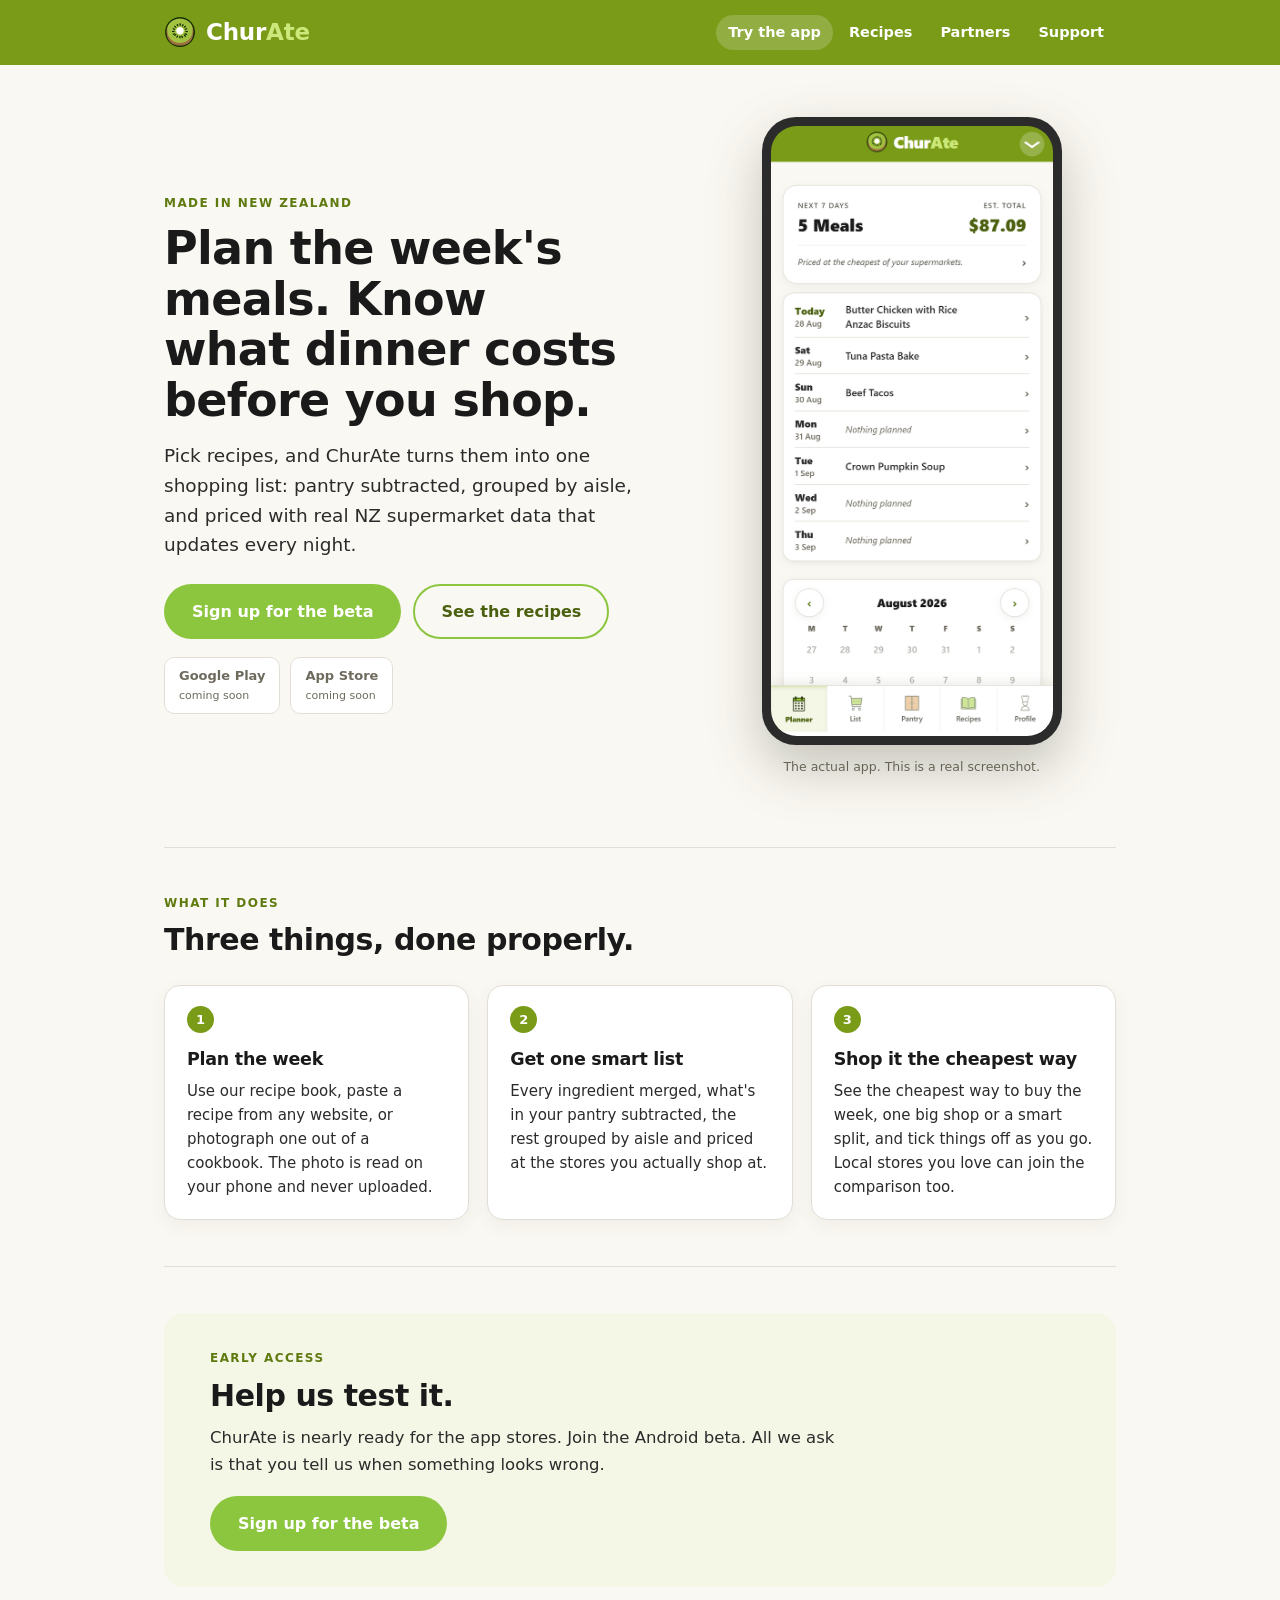
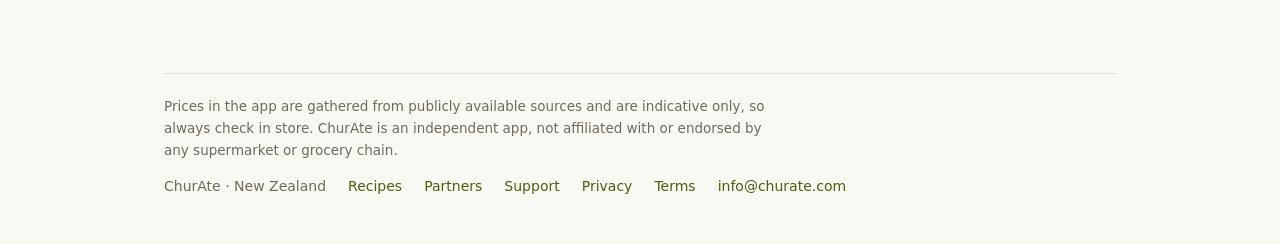
==== commit 7a3c2e56: "Wordmark gap fix, no em dashes, Try-the-app tab, recipes to coming-soon The brand link's flex gap wa" ====
--- a/index.html
+++ b/index.html
@@ -3,9 +3,9 @@
 <head>
 <meta charset="utf-8">
 <meta name="viewport" content="width=device-width, initial-scale=1">
-<title>ChurAte — plan meals, know what dinner costs</title>
-<meta name="description" content="ChurAte turns a week of meals into one shopping list, priced with real New Zealand supermarket data — so you know what dinner costs before you shop.">
-<meta property="og:title" content="ChurAte — plan the week, see what it costs">
+<title>ChurAte · plan meals, know what dinner costs</title>
+<meta name="description" content="ChurAte turns a week of meals into one shopping list, priced with real New Zealand supermarket data, so you know what dinner costs before you shop.">
+<meta property="og:title" content="ChurAte · plan the week, see what it costs">
 <meta property="og:description" content="A meal planner that knows New Zealand grocery prices. No ads, no tracking, works without an account.">
 <meta property="og:image" content="https://churate.com/logo.png">
 <meta property="og:url" content="https://churate.com/">
@@ -16,8 +16,9 @@
 
 <header class="masthead">
   <div class="bar">
-    <a class="brand" href="/"><img src="logo.png" alt="">Chur<span class="ate">Ate</span></a>
+    <a class="brand" href="/"><img src="logo.png" alt=""><span>Chur<span class="ate">Ate</span></span></a>
     <nav>
+      <a class="on" href="/">Try the app</a>
       <a href="/recipes.html">Recipes</a>
       <a href="/partners.html">Partners</a>
       <a href="/support.html">Support</a>
@@ -33,7 +34,7 @@
     <p class="kicker">Made in New Zealand</p>
     <h1>Plan the week's meals. Know what dinner costs before you shop.</h1>
     <p class="lede">
-      Pick recipes, and ChurAte turns them into one shopping list — pantry
+      Pick recipes, and ChurAte turns them into one shopping list: pantry
       subtracted, grouped by aisle, and priced with real NZ supermarket data
       that updates every night.
     </p>
@@ -42,7 +43,7 @@
       <a class="btn btn-ghost" href="/recipes.html">See the recipes</a>
     </div>
     <!-- launch day: replace these two chips with the official Google Play /
-         App Store badge links — they stay first under the CTA on purpose -->
+         App Store badge links; they stay first under the CTA on purpose -->
     <div class="store-badges">
       <span class="store-badge">Google Play<small>coming soon</small></span>
       <span class="store-badge">App Store<small>coming soon</small></span>
@@ -51,7 +52,7 @@
 
   <div>
     <div class="shot"><img src="img/app-planner.png" alt="The ChurAte planner: a week of meals with an estimated total, in the app itself"></div>
-    <p class="shot-caption">The actual app — this is a real screenshot.</p>
+    <p class="shot-caption">The actual app. This is a real screenshot.</p>
   </div>
 </section>
 
@@ -64,7 +65,7 @@
       <div class="num">1</div>
       <h3>Plan the week</h3>
       <p>Use our recipe book, paste a recipe from any website, or photograph
-      one out of a cookbook — the photo is read on your phone and never
+      one out of a cookbook. The photo is read on your phone and never
       uploaded.</p>
     </div>
     <div class="card">
@@ -76,8 +77,8 @@
     <div class="card">
       <div class="num">3</div>
       <h3>Shop it the cheapest way</h3>
-      <p>See the cheapest way to buy the week — one big shop or a smart
-      split — and tick things off as you go. Local stores you love can
+      <p>See the cheapest way to buy the week, one big shop or a smart
+      split, and tick things off as you go. Local stores you love can
       join the comparison too.</p>
     </div>
   </div>
@@ -89,8 +90,8 @@
     <p class="kicker">Early access</p>
     <h2>Help us test it.</h2>
     <p class="band-lede">
-      ChurAte is nearly ready for the app stores. Join the Android beta —
-      all we ask is that you tell us when something looks wrong.
+      ChurAte is nearly ready for the app stores. Join the Android beta.
+      All we ask is that you tell us when something looks wrong.
     </p>
     <div class="cta-row" style="margin-top: 18px">
       <a class="btn btn-solid" href="/beta.html">Sign up for the beta</a>
@@ -101,7 +102,7 @@
 <footer class="site">
   <p class="fine">
     Prices in the app are gathered from publicly available sources and are
-    indicative only — always check in store. ChurAte is an independent app,
+    indicative only, so always check in store. ChurAte is an independent app,
     not affiliated with or endorsed by any supermarket or grocery chain.
   </p>
   <div class="foot-row">
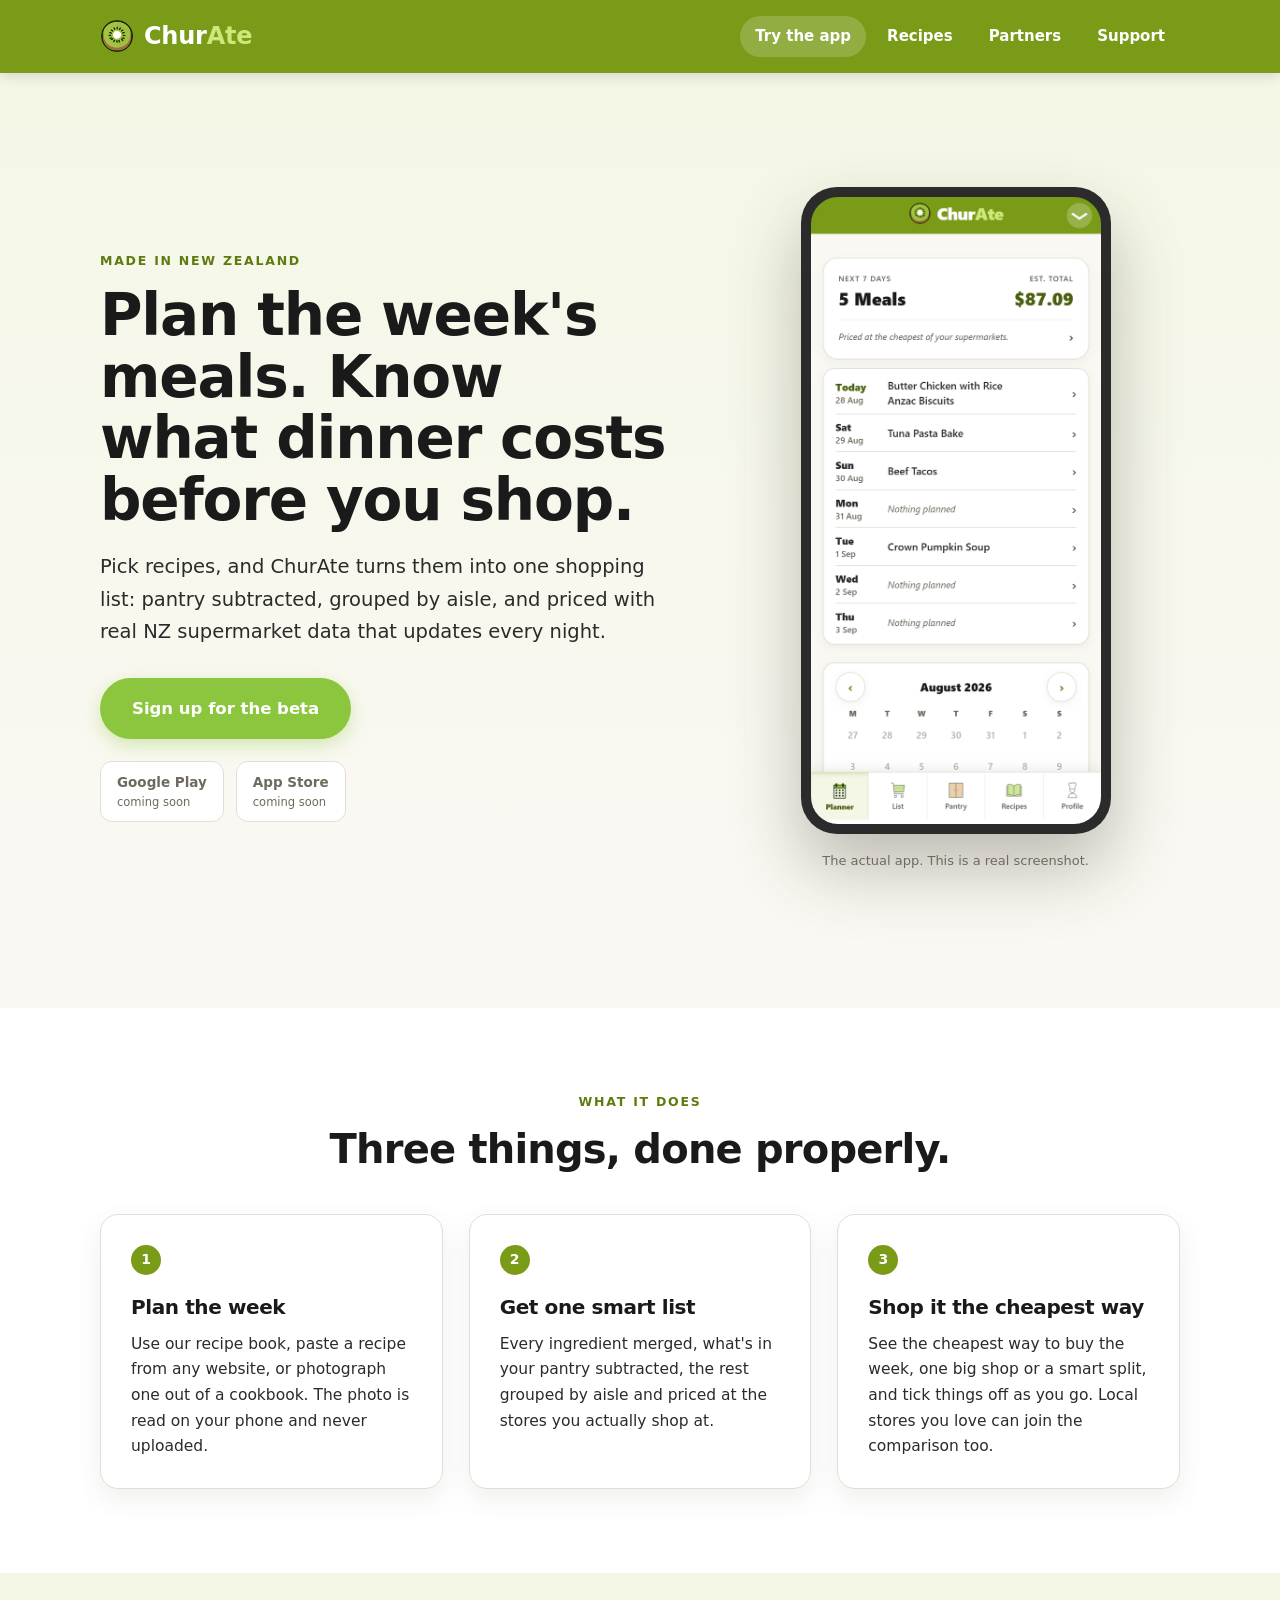
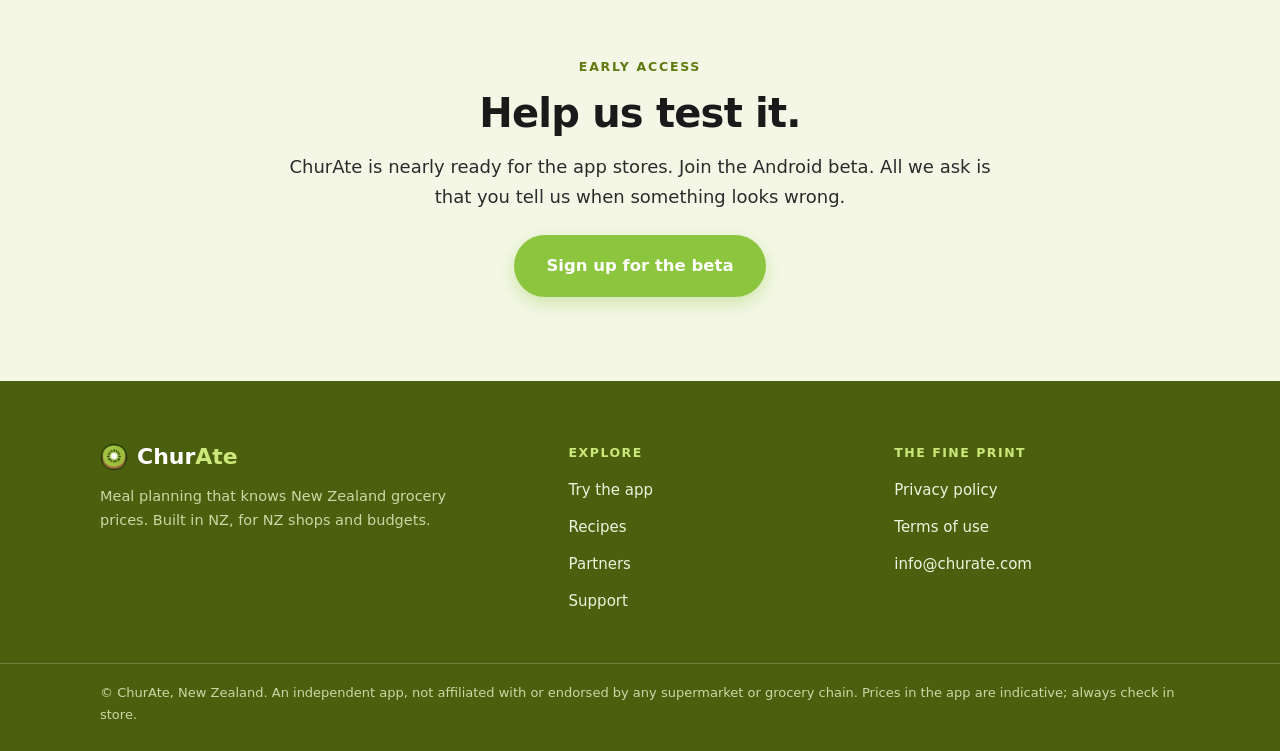
==== commit 71a862a1: "Website architecture: full-bleed bands, desktop scale, big footer Same app tokens, worn like a websi" ====
--- a/index.html
+++ b/index.html
@@ -26,96 +26,116 @@
   </div>
 </header>
 
-<div class="wrap">
+<main>
 
 <!-- ================================================================ hero -->
-<section class="hero">
-  <div>
-    <p class="kicker">Made in New Zealand</p>
-    <h1>Plan the week's meals. Know what dinner costs before you shop.</h1>
-    <p class="lede">
-      Pick recipes, and ChurAte turns them into one shopping list: pantry
-      subtracted, grouped by aisle, and priced with real NZ supermarket data
-      that updates every night.
-    </p>
-    <div class="cta-row">
-      <a class="btn btn-solid" href="/beta.html">Sign up for the beta</a>
-      <a class="btn btn-ghost" href="/recipes.html">See the recipes</a>
+<section class="hero-band">
+  <div class="wrap">
+    <div class="hero">
+      <div>
+        <p class="kicker">Made in New Zealand</p>
+        <h1>Plan the week's meals. Know what dinner costs before you shop.</h1>
+        <p class="lede">
+          Pick recipes, and ChurAte turns them into one shopping list: pantry
+          subtracted, grouped by aisle, and priced with real NZ supermarket
+          data that updates every night.
+        </p>
+        <div class="cta-row">
+          <a class="btn btn-solid" href="/beta.html">Sign up for the beta</a>
+        </div>
+        <!-- launch day: replace these two chips with the official Google Play /
+             App Store badge links; they stay first under the CTA on purpose -->
+        <div class="store-badges">
+          <span class="store-badge">Google Play<small>coming soon</small></span>
+          <span class="store-badge">App Store<small>coming soon</small></span>
+        </div>
+      </div>
+      <div class="hero-visual">
+        <div class="shot"><img src="img/app-planner.png" alt="The ChurAte planner: a week of meals with an estimated total, in the app itself"></div>
+        <p class="shot-caption">The actual app. This is a real screenshot.</p>
+      </div>
     </div>
-    <!-- launch day: replace these two chips with the official Google Play /
-         App Store badge links; they stay first under the CTA on purpose -->
-    <div class="store-badges">
-      <span class="store-badge">Google Play<small>coming soon</small></span>
-      <span class="store-badge">App Store<small>coming soon</small></span>
-    </div>
-  </div>
-
-  <div>
-    <div class="shot"><img src="img/app-planner.png" alt="The ChurAte planner: a week of meals with an estimated total, in the app itself"></div>
-    <p class="shot-caption">The actual app. This is a real screenshot.</p>
   </div>
 </section>
 
 <!-- ======================================================== what it does -->
-<section class="band">
-  <p class="kicker">What it does</p>
-  <h2>Three things, done properly.</h2>
-  <div class="card-grid">
-    <div class="card">
-      <div class="num">1</div>
-      <h3>Plan the week</h3>
-      <p>Use our recipe book, paste a recipe from any website, or photograph
-      one out of a cookbook. The photo is read on your phone and never
-      uploaded.</p>
-    </div>
-    <div class="card">
-      <div class="num">2</div>
-      <h3>Get one smart list</h3>
-      <p>Every ingredient merged, what's in your pantry subtracted, the rest
-      grouped by aisle and priced at the stores you actually shop at.</p>
-    </div>
-    <div class="card">
-      <div class="num">3</div>
-      <h3>Shop it the cheapest way</h3>
-      <p>See the cheapest way to buy the week, one big shop or a smart
-      split, and tick things off as you go. Local stores you love can
-      join the comparison too.</p>
+<section class="band band-white">
+  <div class="wrap center">
+    <p class="kicker">What it does</p>
+    <h2>Three things, done properly.</h2>
+    <div class="card-grid" style="text-align: left">
+      <div class="card">
+        <div class="num">1</div>
+        <h3>Plan the week</h3>
+        <p>Use our recipe book, paste a recipe from any website, or photograph
+        one out of a cookbook. The photo is read on your phone and never
+        uploaded.</p>
+      </div>
+      <div class="card">
+        <div class="num">2</div>
+        <h3>Get one smart list</h3>
+        <p>Every ingredient merged, what's in your pantry subtracted, the rest
+        grouped by aisle and priced at the stores you actually shop at.</p>
+      </div>
+      <div class="card">
+        <div class="num">3</div>
+        <h3>Shop it the cheapest way</h3>
+        <p>See the cheapest way to buy the week, one big shop or a smart
+        split, and tick things off as you go. Local stores you love can
+        join the comparison too.</p>
+      </div>
     </div>
   </div>
 </section>
 
 <!-- ================================================================ beta -->
-<section class="band">
-  <div class="wash">
+<section class="band band-wash">
+  <div class="wrap center">
     <p class="kicker">Early access</p>
     <h2>Help us test it.</h2>
     <p class="band-lede">
       ChurAte is nearly ready for the app stores. Join the Android beta.
       All we ask is that you tell us when something looks wrong.
     </p>
-    <div class="cta-row" style="margin-top: 18px">
+    <div class="cta-row" style="margin-top: 24px; justify-content: center">
       <a class="btn btn-solid" href="/beta.html">Sign up for the beta</a>
     </div>
   </div>
 </section>
 
-<footer class="site">
-  <p class="fine">
-    Prices in the app are gathered from publicly available sources and are
-    indicative only, so always check in store. ChurAte is an independent app,
-    not affiliated with or endorsed by any supermarket or grocery chain.
-  </p>
-  <div class="foot-row">
-    <span>ChurAte · New Zealand</span>
-    <a href="/recipes.html">Recipes</a>
-    <a href="/partners.html">Partners</a>
-    <a href="/support.html">Support</a>
-    <a href="/privacy.html">Privacy</a>
-    <a href="/terms.html">Terms</a>
-    <a href="mailto:info@churate.com">info@churate.com</a>
+</main>
+
+<footer class="bigfoot">
+  <div class="cols">
+    <div>
+      <div class="fbrand"><img src="logo.png" alt=""><span>Chur<span class="ate">Ate</span></span></div>
+      <p class="ftag">Meal planning that knows New Zealand grocery prices.
+      Built in NZ, for NZ shops and budgets.</p>
+    </div>
+    <div>
+      <h4>Explore</h4>
+      <ul>
+        <li><a href="/">Try the app</a></li>
+        <li><a href="/recipes.html">Recipes</a></li>
+        <li><a href="/partners.html">Partners</a></li>
+        <li><a href="/support.html">Support</a></li>
+      </ul>
+    </div>
+    <div>
+      <h4>The fine print</h4>
+      <ul>
+        <li><a href="/privacy.html">Privacy policy</a></li>
+        <li><a href="/terms.html">Terms of use</a></li>
+        <li><a href="mailto:info@churate.com">info@churate.com</a></li>
+      </ul>
+    </div>
   </div>
+  <div class="legal"><div class="in">
+    © ChurAte, New Zealand. An independent app, not affiliated with or
+    endorsed by any supermarket or grocery chain. Prices in the app are
+    indicative; always check in store.
+  </div></div>
 </footer>
 
-</div>
 </body>
 </html>
--- a/style.css
+++ b/style.css
@@ -1,7 +1,7 @@
 /* ChurAte — churate.com
-   The site wears the app's exact skin: same tokens (theme.ts), same system
-   sans, same green masthead, light-only because the app is light-only.
-   Every colour below is a token from the app, not a web-only invention. */
+   The app's exact tokens (theme.ts), worn like a website: full-bleed section
+   bands, a desktop type scale, hover states, and a proper footer. Light-only
+   because the app is light-only. */
 
 :root {
   --flesh: #7A9B18;        /* primary green — the app's header */
@@ -23,202 +23,240 @@
 
 * { box-sizing: border-box; }
 
-html { background: var(--cream); }
+html { background: var(--cream); scroll-behavior: smooth; }
 body {
   background: var(--cream);
   color: var(--charcoal);
   font-family: var(--sans);
-  font-size: 16.5px;
-  line-height: 1.6;
+  font-size: 17px;
+  line-height: 1.65;
   margin: 0;
   -webkit-font-smoothing: antialiased;
 }
 
-.wrap { max-width: 62rem; margin: 0 auto; padding: 0 20px; }
-.wrap-narrow { max-width: 44rem; margin: 0 auto; padding: 0 20px; }
+.wrap { max-width: 71rem; margin: 0 auto; padding: 0 28px; }
+.wrap-narrow { max-width: 46rem; margin: 0 auto; padding: 0 28px; }
 
 /* ------------------------------------------------ masthead (the app's) --- */
-.masthead { background: var(--flesh); }
+.masthead {
+  background: var(--flesh);
+  box-shadow: 0 2px 14px rgba(58, 58, 40, 0.18);
+  position: relative;
+  z-index: 5;
+}
 .masthead .bar {
-  max-width: 62rem;
-  margin: 0 auto;
-  padding: 14px 20px;
-  display: flex;
-  align-items: center;
-  gap: 18px;
+  max-width: 71rem;
+  margin: 0 auto;
+  padding: 16px 28px;
+  display: flex;
+  align-items: center;
+  gap: 22px;
   flex-wrap: wrap;
 }
 .masthead a.brand {
   display: flex;
   align-items: center;
   gap: 10px;
-  font-size: 23px;
+  font-size: 24px;
   font-weight: 800;
   letter-spacing: -0.01em;
   color: #FFFFFF;
   text-decoration: none;
 }
-.masthead a.brand img { display: block; width: 32px; height: 32px; }
+.masthead a.brand img { display: block; width: 34px; height: 34px; }
 .masthead a.brand .ate { color: var(--lime); }
-.masthead nav { display: flex; gap: 4px; margin-left: auto; flex-wrap: wrap; }
+.masthead nav { display: flex; gap: 6px; margin-left: auto; flex-wrap: wrap; }
 .masthead nav a {
-  font-size: 14.5px;
+  font-size: 15px;
   font-weight: 700;
   color: #FFFFFF;
   text-decoration: none;
-  padding: 6px 12px;
+  padding: 8px 15px;
   border-radius: 999px;
+  transition: background 0.15s ease;
 }
 .masthead nav a:hover, .masthead nav a.on { background: rgba(255, 255, 255, 0.18); }
 .masthead nav a:focus-visible { outline: 2px solid var(--lime); outline-offset: 1px; }
 
 /* ------------------------------------------------------------ headings --- */
-h1, h2, h3 { color: var(--pip); letter-spacing: -0.015em; }
+h1, h2, h3 { color: var(--pip); letter-spacing: -0.02em; }
 .kicker {
-  font-size: 12px;
-  font-weight: 800;
-  letter-spacing: 0.12em;
+  font-size: 12.5px;
+  font-weight: 800;
+  letter-spacing: 0.14em;
   text-transform: uppercase;
   color: var(--flesh-dark);
-  margin: 0 0 10px;
+  margin: 0 0 14px;
 }
 p, li { color: var(--charcoal); }
-p { margin: 0 0 14px; }
+p { margin: 0 0 15px; }
 a { color: var(--brand-dark); }
 a:focus-visible { outline: 2px solid var(--brand); outline-offset: 2px; }
 strong { font-weight: 700; }
 
-/* ---------------------------------------------------------------- hero --- */
-.hero {
-  display: grid;
-  grid-template-columns: minmax(0, 1.1fr) minmax(0, 0.9fr);
-  gap: 44px;
-  align-items: center;
-  padding: 52px 0 56px;
-}
-.hero h1 {
-  font-size: clamp(32px, 5.6vw, 46px);
-  font-weight: 800;
-  line-height: 1.1;
+/* ------------------------------------------------------- section bands --- */
+/* full-bleed backgrounds with a centred column inside — website bones */
+section.band { padding: 84px 0; }
+section.band-white { background: var(--card); }
+section.band-wash { background: var(--green-wash); }
+section.band-tight { padding: 60px 0; }
+.band h2 {
+  font-size: clamp(28px, 3.8vw, 40px);
+  font-weight: 800;
+  line-height: 1.12;
   text-wrap: balance;
   margin: 0 0 16px;
 }
-.hero .lede { font-size: 18.5px; max-width: 30em; margin: 0 0 24px; }
-.cta-row { display: flex; gap: 12px; flex-wrap: wrap; align-items: center; }
+.band .band-lede { max-width: 40em; font-size: 18px; }
+.center { text-align: center; }
+.center .band-lede { margin-left: auto; margin-right: auto; }
+
+/* ---------------------------------------------------------------- hero --- */
+.hero-band {
+  /* a soft field of the app's wash bleeding down from the masthead */
+  background: linear-gradient(180deg, var(--green-wash) 0%, var(--cream) 82%);
+}
+.hero {
+  display: grid;
+  grid-template-columns: minmax(0, 1.12fr) minmax(0, 0.88fr);
+  gap: 60px;
+  align-items: center;
+  padding: 88px 0 96px;
+}
+.hero h1 {
+  font-size: clamp(36px, 5.2vw, 58px);
+  font-weight: 800;
+  line-height: 1.06;
+  text-wrap: balance;
+  margin: 0 0 20px;
+}
+.hero .lede { font-size: 19.5px; max-width: 30em; margin: 0 0 30px; }
+.cta-row { display: flex; gap: 14px; flex-wrap: wrap; align-items: center; }
 .btn {
   display: inline-block;
   font-weight: 800;
-  font-size: 16px;
+  font-size: 16.5px;
   text-decoration: none;
-  padding: 13px 26px;
+  padding: 15px 30px;
   border-radius: 999px;
   border: 2px solid transparent;
-}
-.btn-solid { background: var(--brand); color: #FFFFFF; }
-.btn-solid:hover { background: var(--flesh-dark); }
+  transition: background 0.15s ease, transform 0.15s ease, box-shadow 0.15s ease;
+}
+.btn-solid {
+  background: var(--brand);
+  color: #FFFFFF;
+  box-shadow: 0 6px 18px rgba(140, 198, 63, 0.35);
+}
+.btn-solid:hover { background: var(--flesh-dark); transform: translateY(-2px); }
 .btn-ghost { color: var(--brand-dark); border-color: var(--brand); background: transparent; }
-.btn-ghost:hover { background: var(--green-wash); }
-.cta-note { font-size: 13.5px; color: var(--muted); margin: 12px 0 0; }
+.btn-ghost:hover { background: var(--card); transform: translateY(-2px); }
+.cta-note { font-size: 14px; color: var(--muted); margin: 14px 0 0; }
 
 /* store badges — swap these chips for real Google Play / App Store badge
    links on launch day; they sit first under the CTA on purpose */
-.store-badges { display: flex; gap: 10px; flex-wrap: wrap; margin-top: 18px; }
+.store-badges { display: flex; gap: 12px; flex-wrap: wrap; margin-top: 22px; }
 .store-badge {
-  font-size: 13px;
+  font-size: 13.5px;
   font-weight: 700;
   color: var(--muted);
   border: 1.5px solid var(--line);
-  border-radius: 10px;
-  padding: 8px 14px;
+  border-radius: 12px;
+  padding: 9px 16px;
   background: var(--card);
 }
-.store-badge small { display: block; font-weight: 400; font-size: 11px; }
-
-/* the real app, framed like a phone */
+.store-badge small { display: block; font-weight: 400; font-size: 11.5px; }
+
+/* the real app, framed like a phone, floating on a wash disc */
+.hero-visual { position: relative; padding: 26px 0; }
+.hero-visual::before {
+  content: "";
+  position: absolute;
+  inset: 0 6%;
+  background: radial-gradient(closest-side, var(--flesh-light), transparent 78%);
+  z-index: 0;
+}
 .shot {
-  width: min(300px, 82vw);
+  position: relative;
+  z-index: 1;
+  width: min(310px, 78vw);
   margin: 0 auto;
   background: var(--charcoal);
-  border-radius: 34px;
-  padding: 9px;
-  box-shadow: 0 22px 54px rgba(58, 58, 40, 0.28);
-}
-.shot img { display: block; width: 100%; border-radius: 26px; }
+  border-radius: 36px;
+  padding: 10px;
+  box-shadow: 0 34px 70px rgba(58, 58, 40, 0.32);
+}
+.shot img { display: block; width: 100%; border-radius: 27px; }
 .shot-caption {
+  position: relative;
+  z-index: 1;
   text-align: center;
-  font-size: 12.5px;
+  font-size: 13px;
   color: var(--muted);
-  margin-top: 12px;
-}
-
-/* ------------------------------------------------------------- sections -- */
-section.band { padding: 46px 0; border-top: 1px solid var(--line); }
-.band h2 {
-  font-size: clamp(24px, 3.6vw, 30px);
-  font-weight: 800;
-  line-height: 1.15;
-  text-wrap: balance;
-  margin: 0 0 12px;
-}
-.band .band-lede { max-width: 38em; }
-
-/* app-style cards */
+  margin-top: 16px;
+}
+
+/* ----------------------------------------------------------- card grids -- */
 .card-grid {
   display: grid;
-  grid-template-columns: repeat(auto-fit, minmax(230px, 1fr));
-  gap: 18px;
-  margin-top: 28px;
+  grid-template-columns: repeat(auto-fit, minmax(250px, 1fr));
+  gap: 26px;
+  margin-top: 42px;
 }
 .card {
   background: var(--card);
   border: 1px solid var(--line);
-  border-radius: 16px;
-  padding: 20px 22px;
-  box-shadow: 0 6px 18px rgba(74, 74, 56, 0.06);
-}
-.card h3 { font-size: 17.5px; font-weight: 800; margin: 0 0 6px; }
-.card p { font-size: 15px; margin: 0; color: var(--charcoal); }
+  border-radius: 18px;
+  padding: 30px 30px 28px;
+  box-shadow: 0 10px 26px rgba(74, 74, 56, 0.07);
+  transition: transform 0.18s ease, box-shadow 0.18s ease;
+}
+.band-white .card { border-color: var(--line); box-shadow: 0 10px 26px rgba(74, 74, 56, 0.09); }
+.card:hover { transform: translateY(-4px); box-shadow: 0 18px 38px rgba(74, 74, 56, 0.13); }
+.card h3 { font-size: 20px; font-weight: 800; margin: 0 0 8px; }
+.card p { font-size: 15.5px; margin: 0; }
 .card .num {
-  font-size: 13px;
+  font-size: 14px;
   font-weight: 800;
   color: #FFFFFF;
   background: var(--flesh);
-  width: 27px; height: 27px;
+  width: 30px; height: 30px;
   border-radius: 999px;
   display: flex;
   align-items: center;
   justify-content: center;
-  margin-bottom: 12px;
-}
-
-/* photo recipe cards (no prices on the website — prices live in the app) */
+  margin-bottom: 16px;
+}
+
+/* photo / slot cards */
 .menu-grid {
   display: grid;
-  grid-template-columns: repeat(auto-fit, minmax(230px, 1fr));
-  gap: 20px;
-  margin-top: 28px;
+  grid-template-columns: repeat(auto-fit, minmax(250px, 1fr));
+  gap: 26px;
+  margin-top: 42px;
 }
 .r-card {
   background: var(--card);
   border: 1px solid var(--line);
-  border-radius: 16px;
+  border-radius: 18px;
   overflow: hidden;
   display: flex;
   flex-direction: column;
-  box-shadow: 0 6px 18px rgba(74, 74, 56, 0.06);
-}
+  box-shadow: 0 10px 26px rgba(74, 74, 56, 0.07);
+  transition: transform 0.18s ease, box-shadow 0.18s ease;
+}
+.r-card:hover { transform: translateY(-4px); box-shadow: 0 18px 38px rgba(74, 74, 56, 0.13); }
 .r-card img { width: 100%; aspect-ratio: 4 / 3; object-fit: cover; display: block; }
-.r-card .r-body { padding: 15px 18px 17px; display: flex; flex-direction: column; gap: 5px; flex: 1; }
-.r-card h3 { font-size: 17.5px; font-weight: 800; margin: 0; }
-.r-card .r-meta { font-size: 12.5px; font-weight: 700; letter-spacing: 0.06em; text-transform: uppercase; color: var(--muted); }
+.r-card .r-body { padding: 18px 22px 20px; display: flex; flex-direction: column; gap: 6px; flex: 1; }
+.r-card h3 { font-size: 19px; font-weight: 800; margin: 0; }
+.r-card .r-meta { font-size: 12.5px; font-weight: 700; letter-spacing: 0.07em; text-transform: uppercase; color: var(--muted); }
 .badge {
   align-self: flex-start;
-  font-size: 12px;
+  font-size: 12.5px;
   font-weight: 800;
   color: var(--brand-dark);
   background: var(--green-wash);
   border-radius: 999px;
-  padding: 3px 11px;
+  padding: 3px 12px;
 }
 .badge.warn { color: var(--warn); background: #FFF9EC; }
 .r-card.slot {
@@ -226,99 +264,131 @@
   border-color: var(--brand);
   background: transparent;
   box-shadow: none;
-  padding: 24px 22px;
-  gap: 9px;
+  padding: 30px 28px;
+  gap: 10px;
   align-items: flex-start;
   justify-content: center;
 }
-.r-card.slot p { font-size: 14.5px; margin: 0; }
-
-/* green band (app's wash) */
-.wash {
-  background: var(--green-wash);
-  border-radius: 20px;
-  padding: 36px clamp(22px, 5vw, 46px);
-}
-.wash h2 { margin-top: 0; }
+.r-card.slot:hover { transform: none; box-shadow: none; background: rgba(255, 255, 255, 0.55); }
+.r-card.slot p { font-size: 15px; margin: 0; }
 
 /* pledges (partners) */
 .pledge-grid {
   display: grid;
-  grid-template-columns: repeat(auto-fit, minmax(220px, 1fr));
-  gap: 16px 26px;
-  margin-top: 24px;
-}
-.pledge-grid p { margin: 0; font-size: 15px; }
-.pledge-grid strong { display: block; color: var(--brand-dark); margin-bottom: 2px; }
-
-.split { display: grid; grid-template-columns: minmax(0, 1fr) minmax(0, 1fr); gap: 44px; align-items: start; }
-@media (max-width: 820px) { .split { grid-template-columns: 1fr; gap: 34px; } }
+  grid-template-columns: repeat(auto-fit, minmax(230px, 1fr));
+  gap: 20px 30px;
+  margin-top: 28px;
+}
+.pledge-grid p { margin: 0; font-size: 15.5px; }
+.pledge-grid strong { display: block; color: var(--brand-dark); margin-bottom: 3px; }
+
+.split { display: grid; grid-template-columns: minmax(0, 1fr) minmax(0, 1fr); gap: 60px; align-items: start; }
+@media (max-width: 860px) { .split { grid-template-columns: 1fr; gap: 40px; } }
 
 /* a store page, as the app draws it — partners hero (no prices) */
 .store-card {
   background: var(--card);
   border: 1px solid var(--line);
-  border-radius: 18px;
+  border-radius: 20px;
   overflow: hidden;
-  max-width: 360px;
-  margin: 0 auto;
-  box-shadow: 0 18px 44px rgba(58, 58, 40, 0.16);
-}
-.store-card .sc-head {
-  background: var(--flesh);
-  color: #FFFFFF;
-  padding: 16px 18px;
-}
-.store-card .sc-head h3 { color: #FFFFFF; margin: 0; font-size: 19px; font-weight: 800; }
-.store-card .sc-head p { color: var(--flesh-light); font-size: 13px; margin: 3px 0 0; }
-.store-card .sc-body { padding: 16px 18px; display: grid; gap: 10px; }
-.store-card .sc-row { display: flex; align-items: center; gap: 10px; font-size: 14.5px; }
-.store-card .sc-row .dot {
-  width: 9px; height: 9px; border-radius: 3px; background: var(--brand); flex: none;
-}
+  max-width: 380px;
+  margin: 0 auto;
+  position: relative;
+  z-index: 1;
+  box-shadow: 0 26px 56px rgba(58, 58, 40, 0.2);
+}
+.store-card .sc-head { background: var(--flesh); color: #FFFFFF; padding: 18px 22px; }
+.store-card .sc-head h3 { color: #FFFFFF; margin: 0; font-size: 20px; font-weight: 800; }
+.store-card .sc-head p { color: var(--flesh-light); font-size: 13.5px; margin: 4px 0 0; }
+.store-card .sc-body { padding: 20px 22px; display: grid; gap: 12px; }
+.store-card .sc-row { display: flex; align-items: center; gap: 11px; font-size: 15px; }
+.store-card .sc-row .dot { width: 9px; height: 9px; border-radius: 3px; background: var(--brand); flex: none; }
 
 /* ------------------------------------------------------------ doc pages -- */
-main.doc { padding: 10px 0 70px; }
+main.doc { padding: 26px 0 90px; }
 main.doc h1 {
-  font-size: clamp(28px, 5vw, 38px);
-  font-weight: 800;
-  line-height: 1.12;
+  font-size: clamp(30px, 5vw, 42px);
+  font-weight: 800;
+  line-height: 1.1;
   text-wrap: balance;
-  margin: 34px 0 8px;
-}
-main.doc h2 { font-size: 21px; font-weight: 800; margin: 36px 0 10px; }
-main.doc h3 { font-size: 17px; font-weight: 700; margin: 24px 0 6px; }
-ul { margin: 0 0 14px; padding-left: 22px; }
+  margin: 40px 0 10px;
+}
+main.doc h2 { font-size: 22px; font-weight: 800; margin: 40px 0 10px; }
+main.doc h3 { font-size: 17.5px; font-weight: 700; margin: 26px 0 6px; }
+ul { margin: 0 0 15px; padding-left: 22px; }
 li { margin-bottom: 7px; }
-.updated { font-size: 13px; color: var(--muted); margin: 0 0 28px; }
+.updated { font-size: 13.5px; color: var(--muted); margin: 0 0 30px; }
 .callout { border-left: 3px solid var(--brand); padding: 2px 0 2px 16px; margin: 0 0 20px; }
-table { width: 100%; border-collapse: collapse; margin: 0 0 20px; font-size: 15px; }
+table { width: 100%; border-collapse: collapse; margin: 0 0 20px; font-size: 15.5px; }
 th, td { text-align: left; padding: 9px 12px 9px 0; border-bottom: 1px solid var(--line); vertical-align: top; }
 th { font-weight: 700; }
 
 /* -------------------------------------------------------------- footer --- */
-.fine { font-size: 13.5px; color: var(--muted); max-width: 46em; }
-footer.site {
-  border-top: 1px solid var(--line);
-  margin-top: 40px;
-  padding: 22px 0 46px;
-  font-size: 14px;
-  color: var(--muted);
-}
-footer.site .foot-row { display: flex; gap: 8px 22px; flex-wrap: wrap; align-items: center; }
-footer.site a { color: var(--brand-dark); text-decoration: none; }
-footer.site a:hover { text-decoration: underline; }
+footer.bigfoot {
+  background: var(--brand-dark);
+  color: #EDF3DC;
+  margin-top: 0;
+}
+footer.bigfoot .cols {
+  max-width: 71rem;
+  margin: 0 auto;
+  padding: 58px 28px 40px;
+  display: grid;
+  grid-template-columns: 1.5fr 1fr 1fr;
+  gap: 40px;
+}
+@media (max-width: 700px) {
+  footer.bigfoot .cols { grid-template-columns: 1fr; gap: 28px; }
+}
+footer.bigfoot .fbrand {
+  font-size: 22px;
+  font-weight: 800;
+  color: #FFFFFF;
+  display: flex;
+  align-items: center;
+  gap: 9px;
+}
+footer.bigfoot .fbrand img { width: 28px; height: 28px; }
+footer.bigfoot .fbrand .ate { color: var(--lime); }
+footer.bigfoot .ftag { font-size: 14.5px; color: #C9D8A4; margin-top: 10px; max-width: 26em; }
+footer.bigfoot h4 {
+  font-size: 12.5px;
+  font-weight: 800;
+  letter-spacing: 0.12em;
+  text-transform: uppercase;
+  color: var(--lime);
+  margin: 4px 0 12px;
+}
+footer.bigfoot ul { list-style: none; margin: 0; padding: 0; }
+footer.bigfoot li { margin: 0 0 9px; }
+footer.bigfoot a { color: #EDF3DC; text-decoration: none; font-size: 15px; }
+footer.bigfoot a:hover { color: #FFFFFF; text-decoration: underline; }
+footer.bigfoot a:focus-visible { outline: 2px solid var(--lime); outline-offset: 2px; }
+footer.bigfoot .legal {
+  border-top: 1px solid rgba(237, 243, 220, 0.22);
+}
+footer.bigfoot .legal .in {
+  max-width: 71rem;
+  margin: 0 auto;
+  padding: 18px 28px 26px;
+  font-size: 13px;
+  color: #C9D8A4;
+}
 
 /* ---------------------------------------------------------- responsive --- */
-@media (max-width: 820px) {
-  .hero { grid-template-columns: 1fr; gap: 38px; padding: 36px 0 44px; }
-  .shot { order: 2; }
+@media (max-width: 860px) {
+  section.band { padding: 56px 0; }
+  .hero { grid-template-columns: 1fr; gap: 44px; padding: 52px 0 60px; }
+  .hero-visual { order: 2; }
 }
 @media (prefers-reduced-motion: no-preference) {
-  .hero > div, .shot { animation: rise 0.55s ease-out both; }
-  .shot { animation-delay: 0.1s; }
+  .hero > div { animation: rise 0.55s ease-out both; }
+  .hero-visual { animation-delay: 0.1s; }
   @keyframes rise {
     from { opacity: 0; transform: translateY(12px); }
     to { opacity: 1; transform: none; }
   }
 }
+@media (prefers-reduced-motion: reduce) {
+  .btn, .card, .r-card { transition: none; }
+}
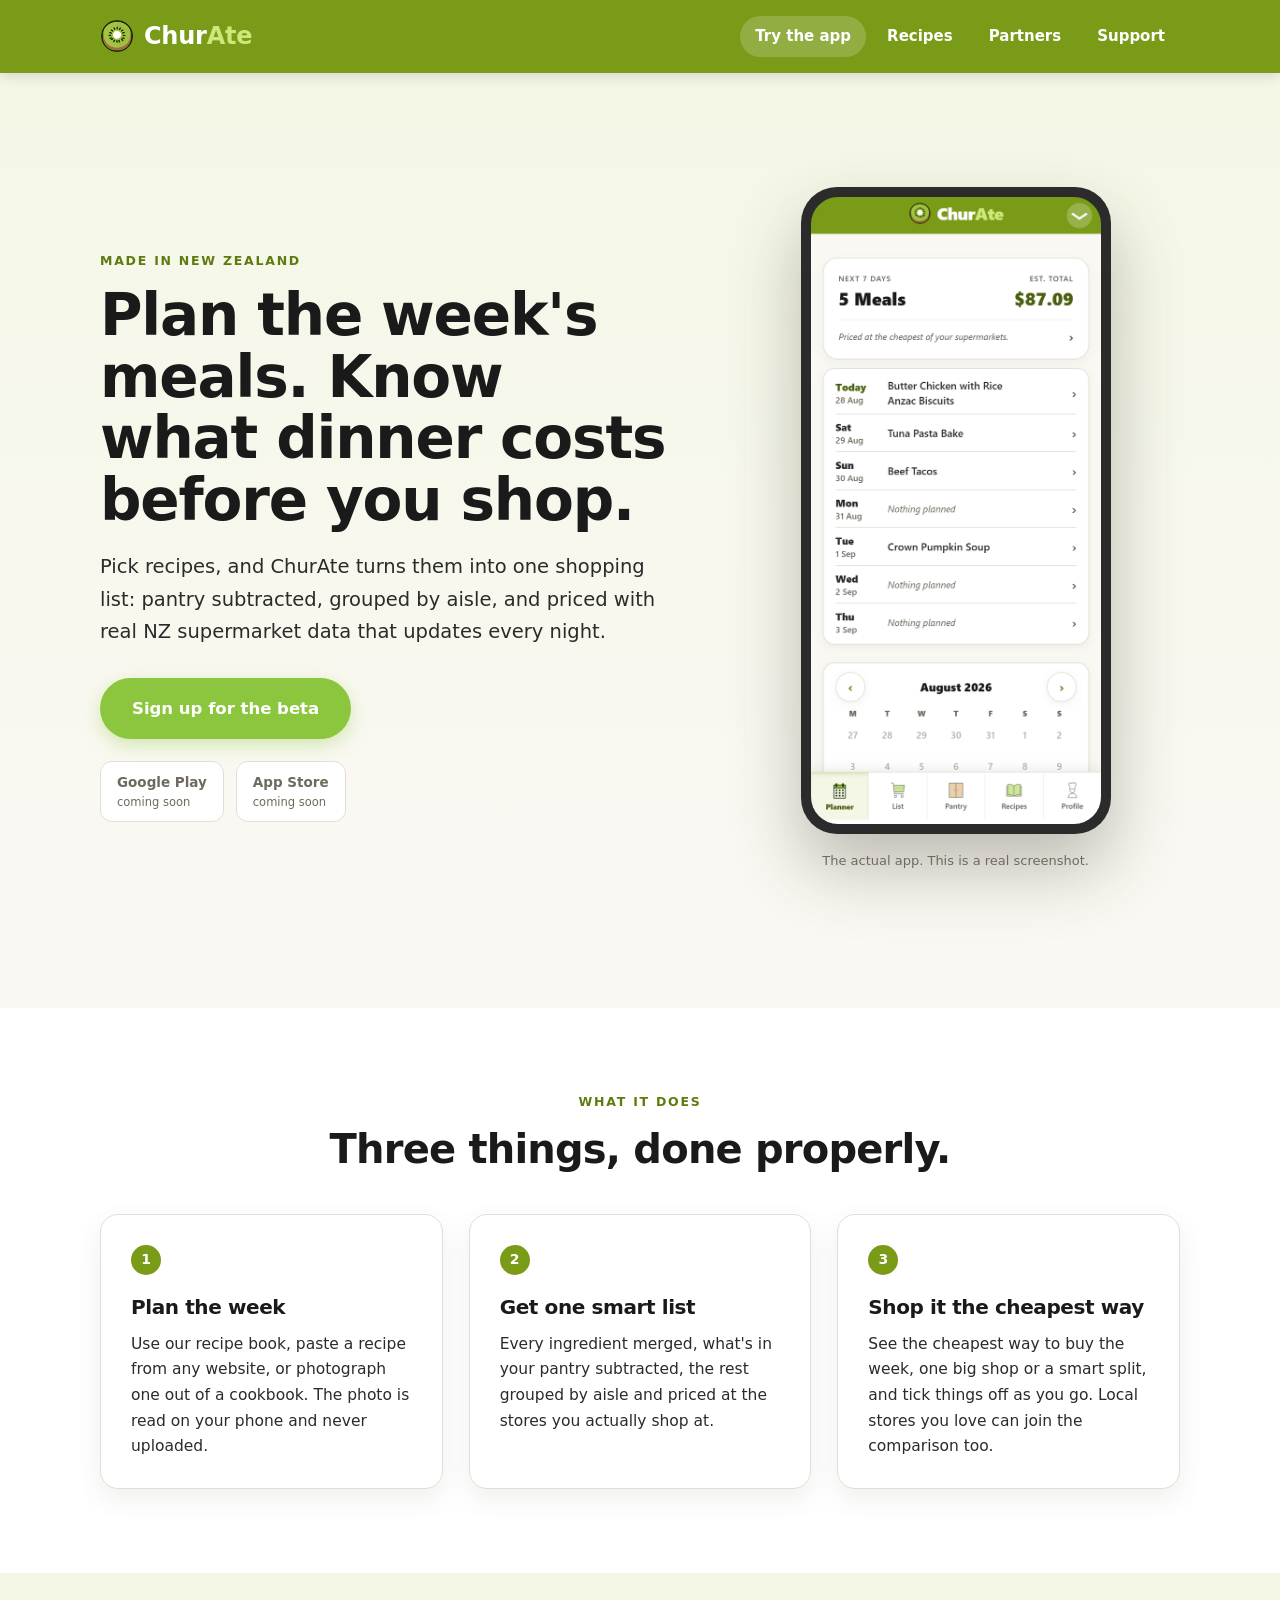
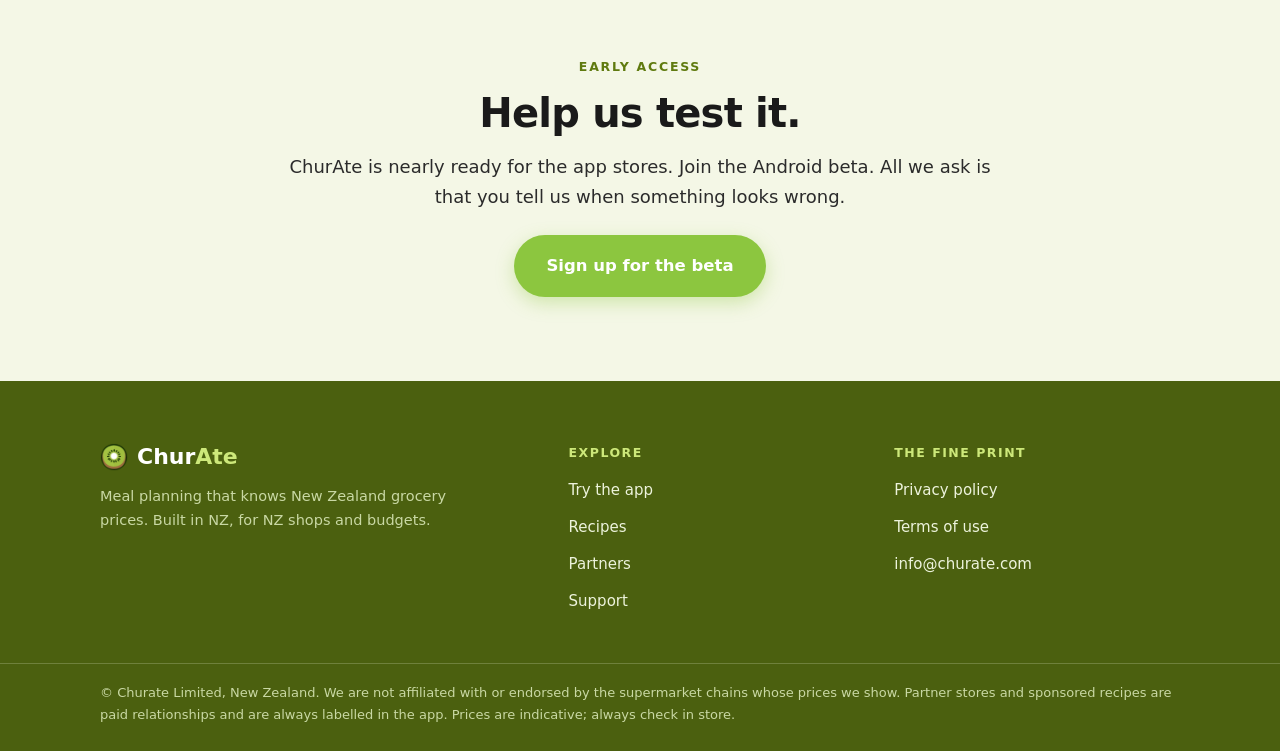
==== commit 4bc0bf1d: "Churate Limited legal identity; partner-aware disclosures Footer legal line on every page now credit" ====
--- a/index.html
+++ b/index.html
@@ -131,9 +131,10 @@
     </div>
   </div>
   <div class="legal"><div class="in">
-    © ChurAte, New Zealand. An independent app, not affiliated with or
-    endorsed by any supermarket or grocery chain. Prices in the app are
-    indicative; always check in store.
+    © Churate Limited, New Zealand. We are not affiliated with or endorsed
+    by the supermarket chains whose prices we show. Partner stores and
+    sponsored recipes are paid relationships and are always labelled in the
+    app. Prices are indicative; always check in store.
   </div></div>
 </footer>
 
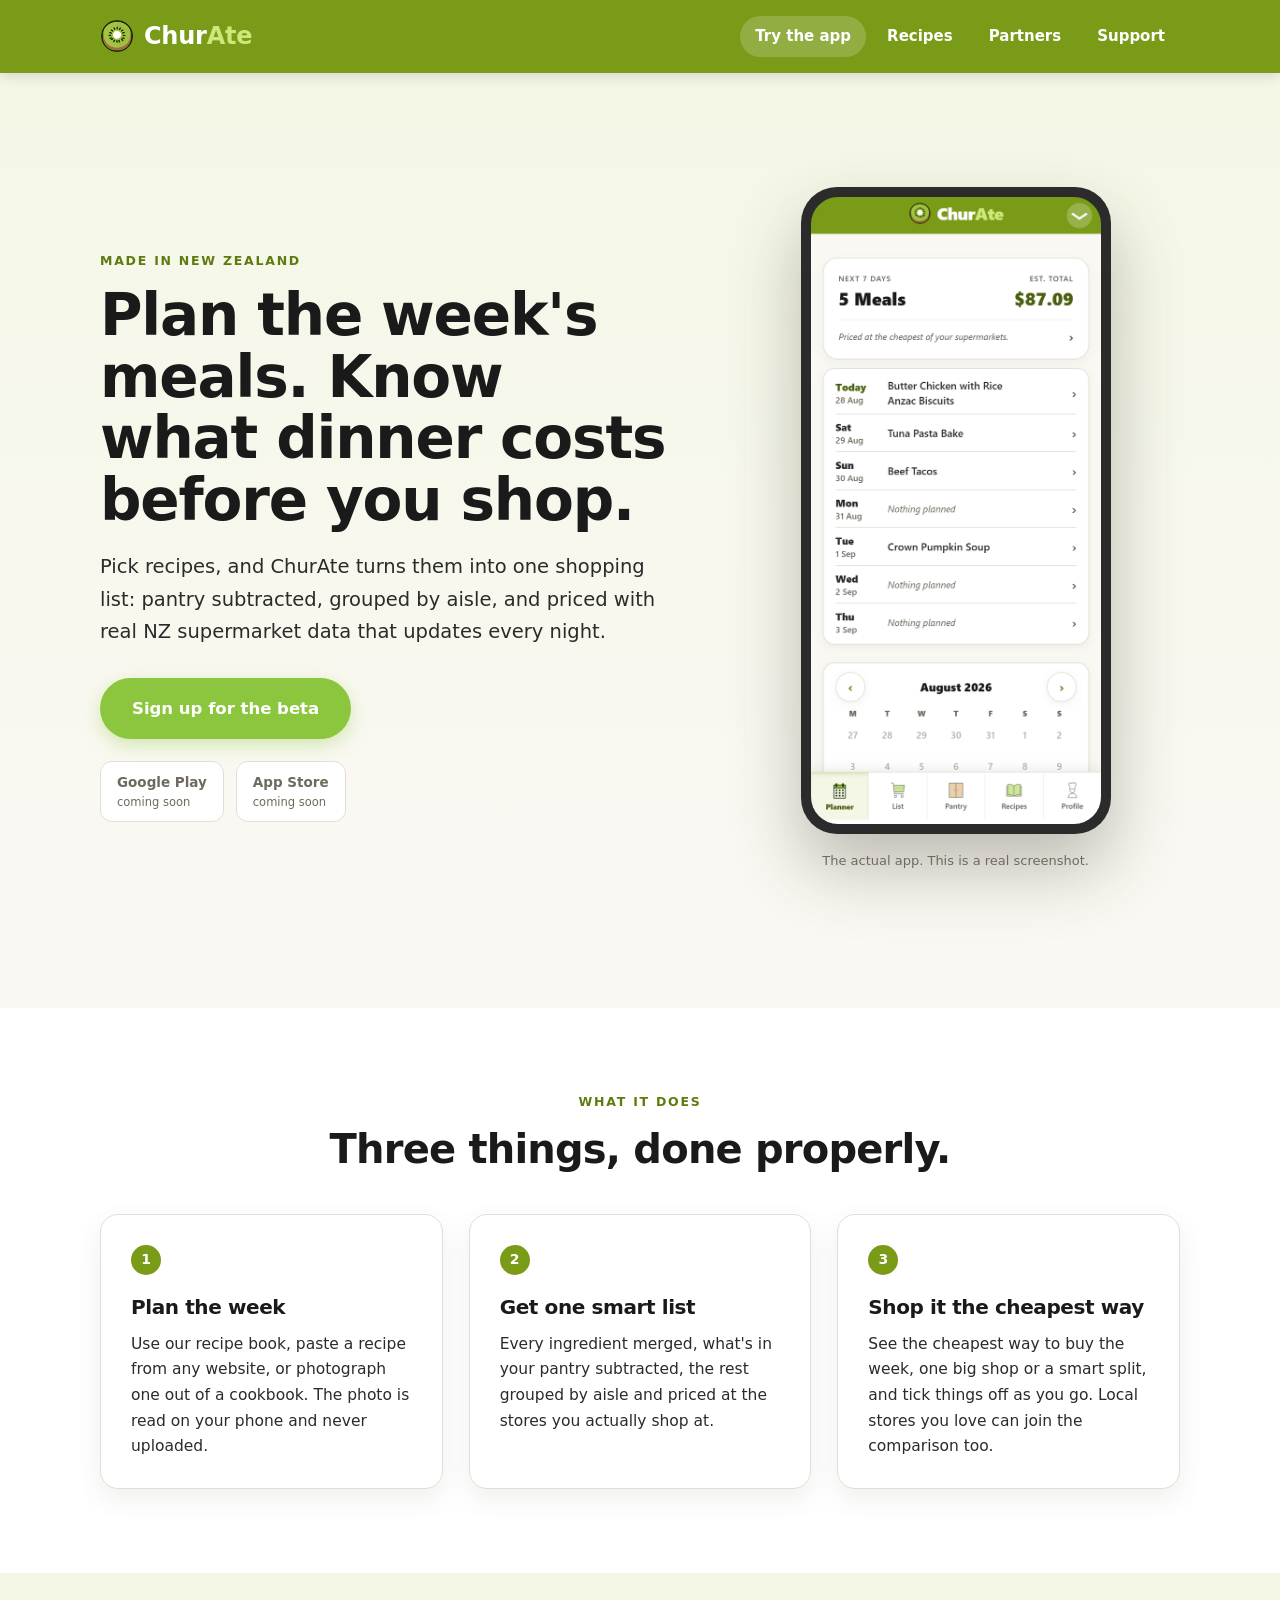
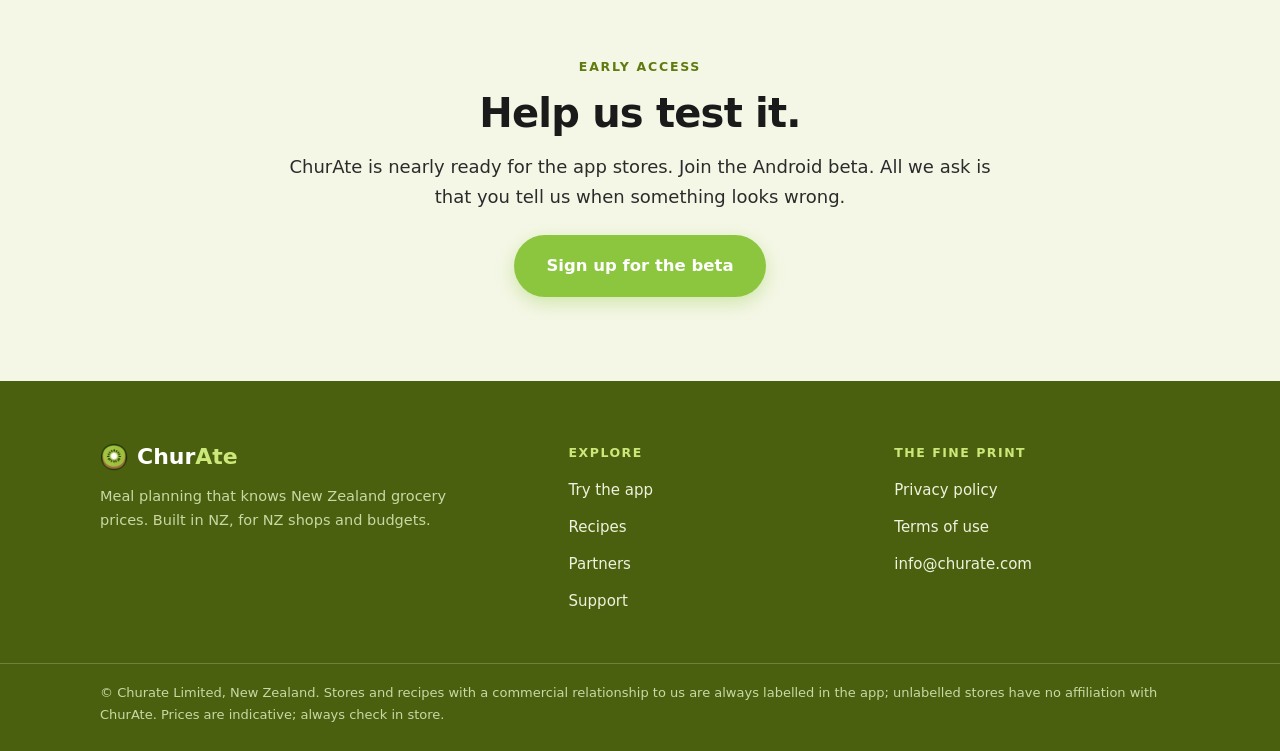
==== commit ac80394a: "Future-flexible legal wording: labelled relationships, aggregate lane The affiliation story becomes " ====
--- a/index.html
+++ b/index.html
@@ -6,7 +6,7 @@
 <title>ChurAte · plan meals, know what dinner costs</title>
 <meta name="description" content="ChurAte turns a week of meals into one shopping list, priced with real New Zealand supermarket data, so you know what dinner costs before you shop.">
 <meta property="og:title" content="ChurAte · plan the week, see what it costs">
-<meta property="og:description" content="A meal planner that knows New Zealand grocery prices. No ads, no tracking, works without an account.">
+<meta property="og:description" content="A meal planner that knows New Zealand grocery prices. Works fully without an account.">
 <meta property="og:image" content="https://churate.com/logo.png">
 <meta property="og:url" content="https://churate.com/">
 <link rel="icon" type="image/png" href="logo.png">
@@ -131,10 +131,9 @@
     </div>
   </div>
   <div class="legal"><div class="in">
-    © Churate Limited, New Zealand. We are not affiliated with or endorsed
-    by the supermarket chains whose prices we show. Partner stores and
-    sponsored recipes are paid relationships and are always labelled in the
-    app. Prices are indicative; always check in store.
+    © Churate Limited, New Zealand. Stores and recipes with a commercial
+    relationship to us are always labelled in the app; unlabelled stores have
+    no affiliation with ChurAte. Prices are indicative; always check in store.
   </div></div>
 </footer>
 
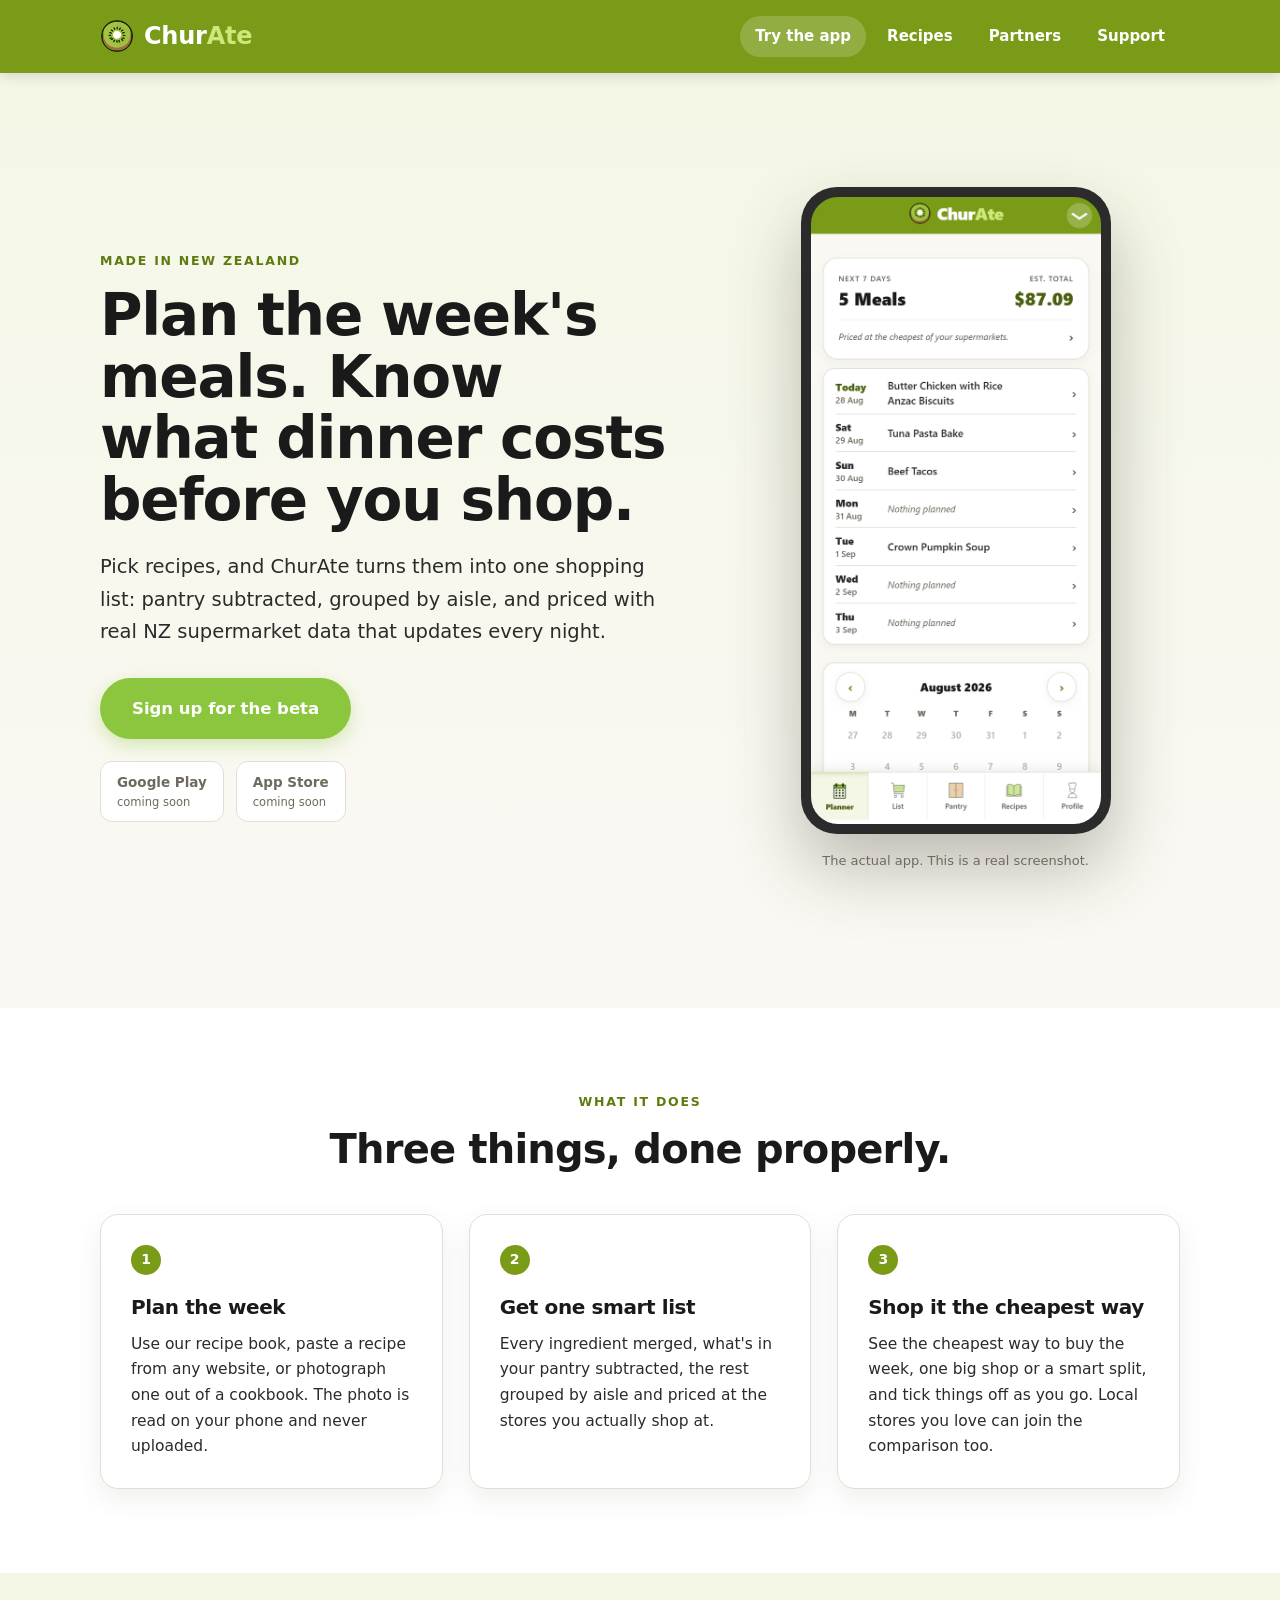
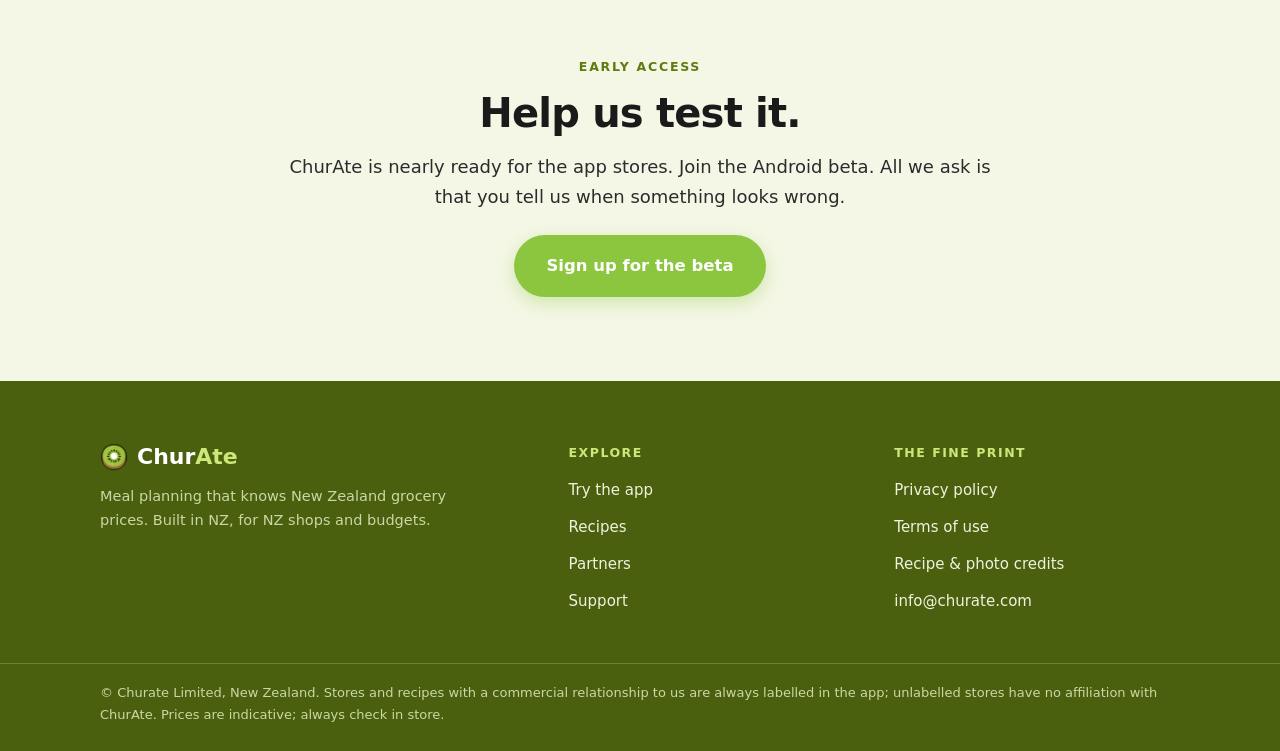
==== commit d03c446b: "Recipe and photo credits page; footer links Co-Authored-By: Claude Fable 5 <noreply@anthropic.com>" ====
--- a/index.html
+++ b/index.html
@@ -126,6 +126,7 @@
       <ul>
         <li><a href="/privacy.html">Privacy policy</a></li>
         <li><a href="/terms.html">Terms of use</a></li>
+        <li><a href="/credits.html">Recipe &amp; photo credits</a></li>
         <li><a href="mailto:info@churate.com">info@churate.com</a></li>
       </ul>
     </div>
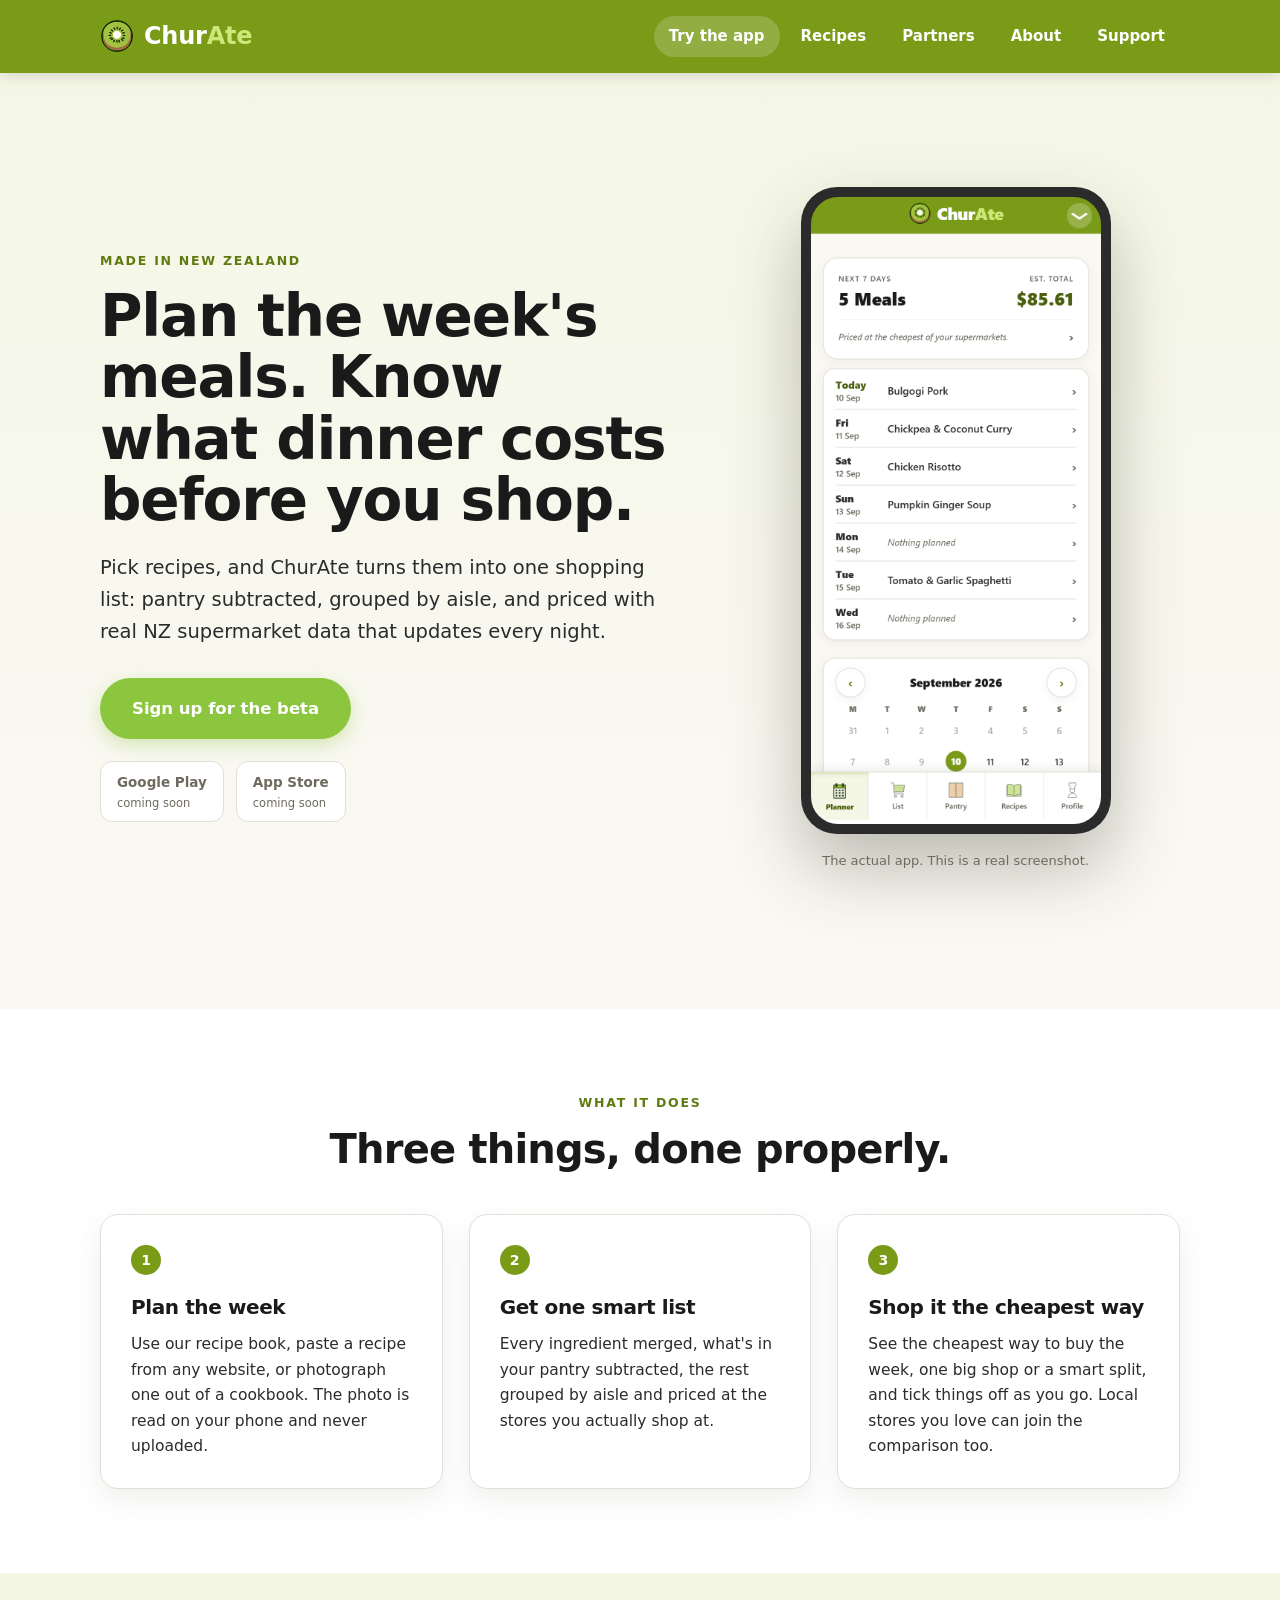
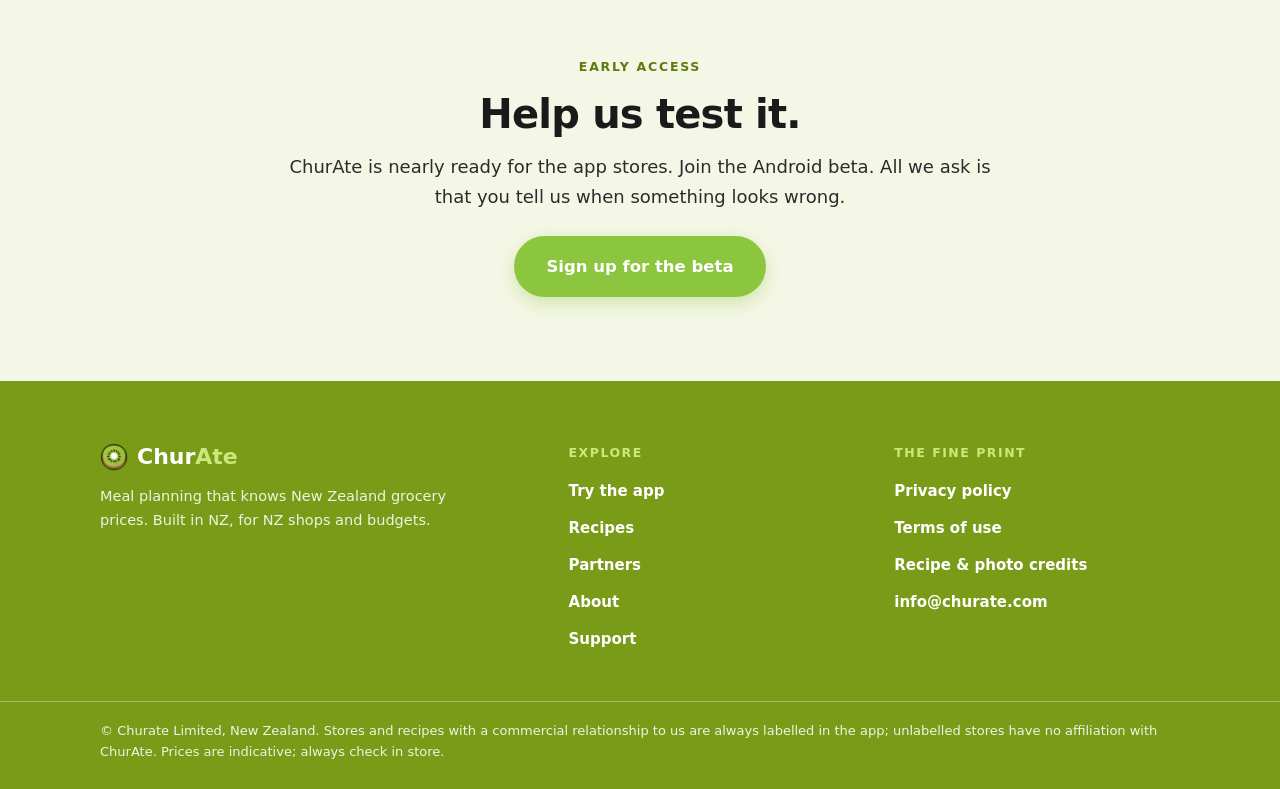
==== commit 3f44a591: "About page: mission and what makes ChurAte different, no competitor names The whole-journey pitch, t" ====
--- a/index.html
+++ b/index.html
@@ -21,6 +21,7 @@
       <a class="on" href="/">Try the app</a>
       <a href="/recipes.html">Recipes</a>
       <a href="/partners.html">Partners</a>
+      <a href="/about.html">About</a>
       <a href="/support.html">Support</a>
     </nav>
   </div>
@@ -118,6 +119,7 @@
         <li><a href="/">Try the app</a></li>
         <li><a href="/recipes.html">Recipes</a></li>
         <li><a href="/partners.html">Partners</a></li>
+        <li><a href="/about.html">About</a></li>
         <li><a href="/support.html">Support</a></li>
       </ul>
     </div>
--- a/style.css
+++ b/style.css
@@ -325,8 +325,9 @@
 
 /* -------------------------------------------------------------- footer --- */
 footer.bigfoot {
-  background: var(--brand-dark);
-  color: #EDF3DC;
+  /* the same green as the masthead — one chrome colour, top and bottom */
+  background: var(--flesh);
+  color: #FFFFFF;
   margin-top: 0;
 }
 footer.bigfoot .cols {
@@ -350,7 +351,7 @@
 }
 footer.bigfoot .fbrand img { width: 28px; height: 28px; }
 footer.bigfoot .fbrand .ate { color: var(--lime); }
-footer.bigfoot .ftag { font-size: 14.5px; color: #C9D8A4; margin-top: 10px; max-width: 26em; }
+footer.bigfoot .ftag { font-size: 14.5px; color: rgba(255, 255, 255, 0.88); margin-top: 10px; max-width: 26em; }
 footer.bigfoot h4 {
   font-size: 12.5px;
   font-weight: 800;
@@ -361,18 +362,18 @@
 }
 footer.bigfoot ul { list-style: none; margin: 0; padding: 0; }
 footer.bigfoot li { margin: 0 0 9px; }
-footer.bigfoot a { color: #EDF3DC; text-decoration: none; font-size: 15px; }
-footer.bigfoot a:hover { color: #FFFFFF; text-decoration: underline; }
+footer.bigfoot a { color: #FFFFFF; text-decoration: none; font-size: 15px; font-weight: 600; }
+footer.bigfoot a:hover { text-decoration: underline; }
 footer.bigfoot a:focus-visible { outline: 2px solid var(--lime); outline-offset: 2px; }
 footer.bigfoot .legal {
-  border-top: 1px solid rgba(237, 243, 220, 0.22);
+  border-top: 1px solid rgba(255, 255, 255, 0.32);
 }
 footer.bigfoot .legal .in {
   max-width: 71rem;
   margin: 0 auto;
   padding: 18px 28px 26px;
   font-size: 13px;
-  color: #C9D8A4;
+  color: rgba(255, 255, 255, 0.88);
 }
 
 /* ---------------------------------------------------------- responsive --- */
